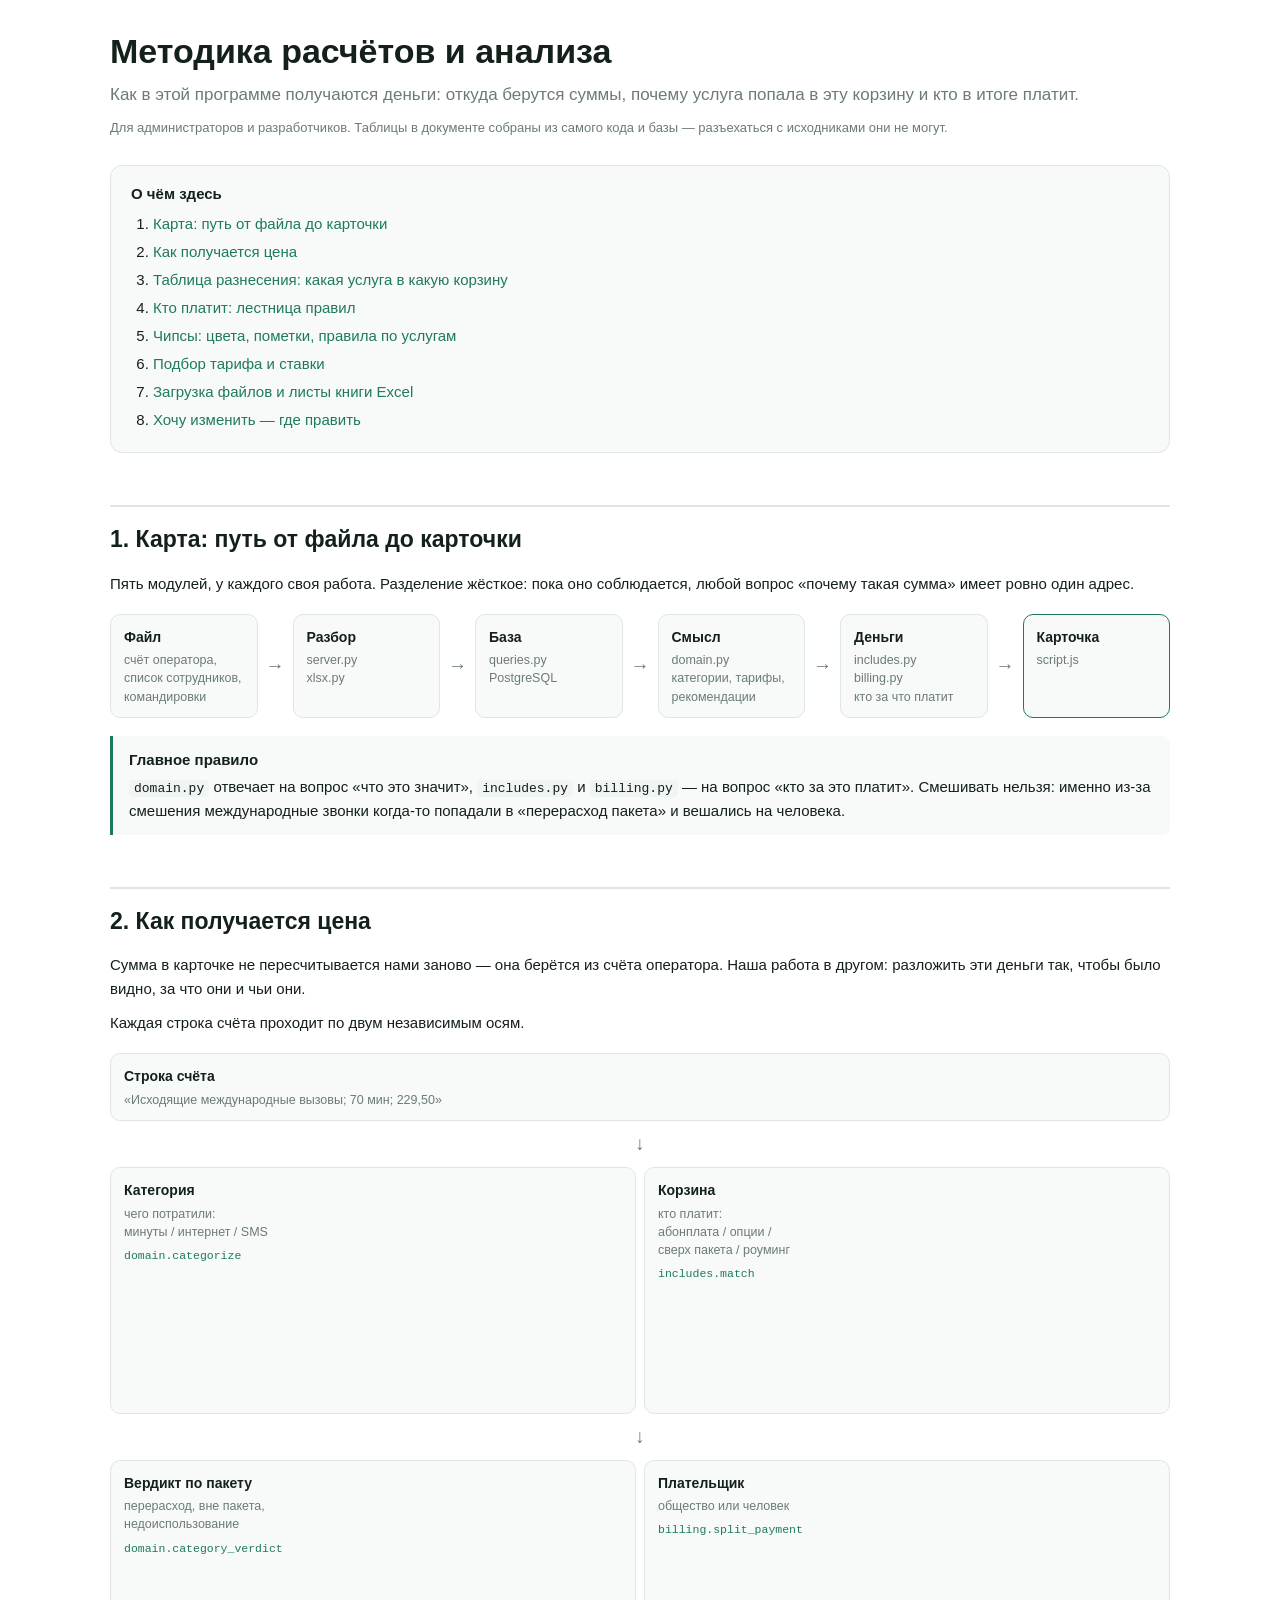
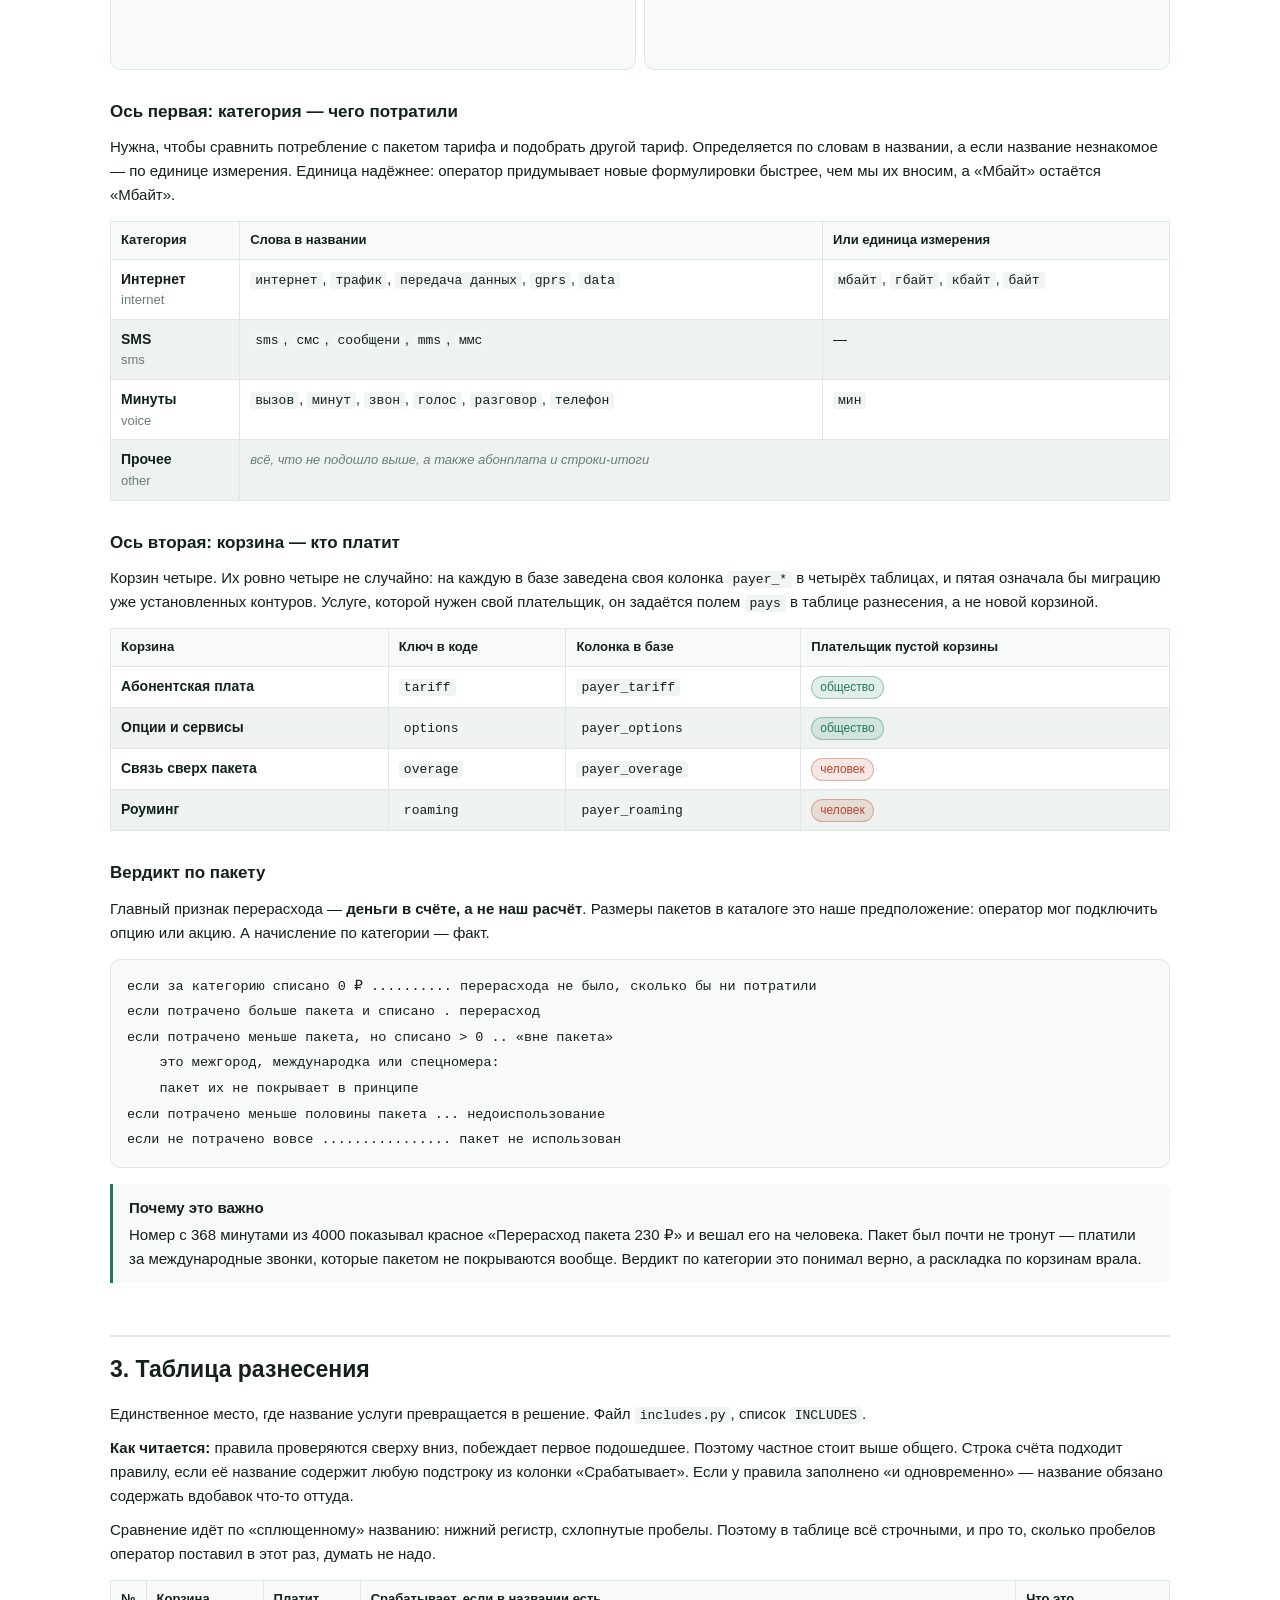
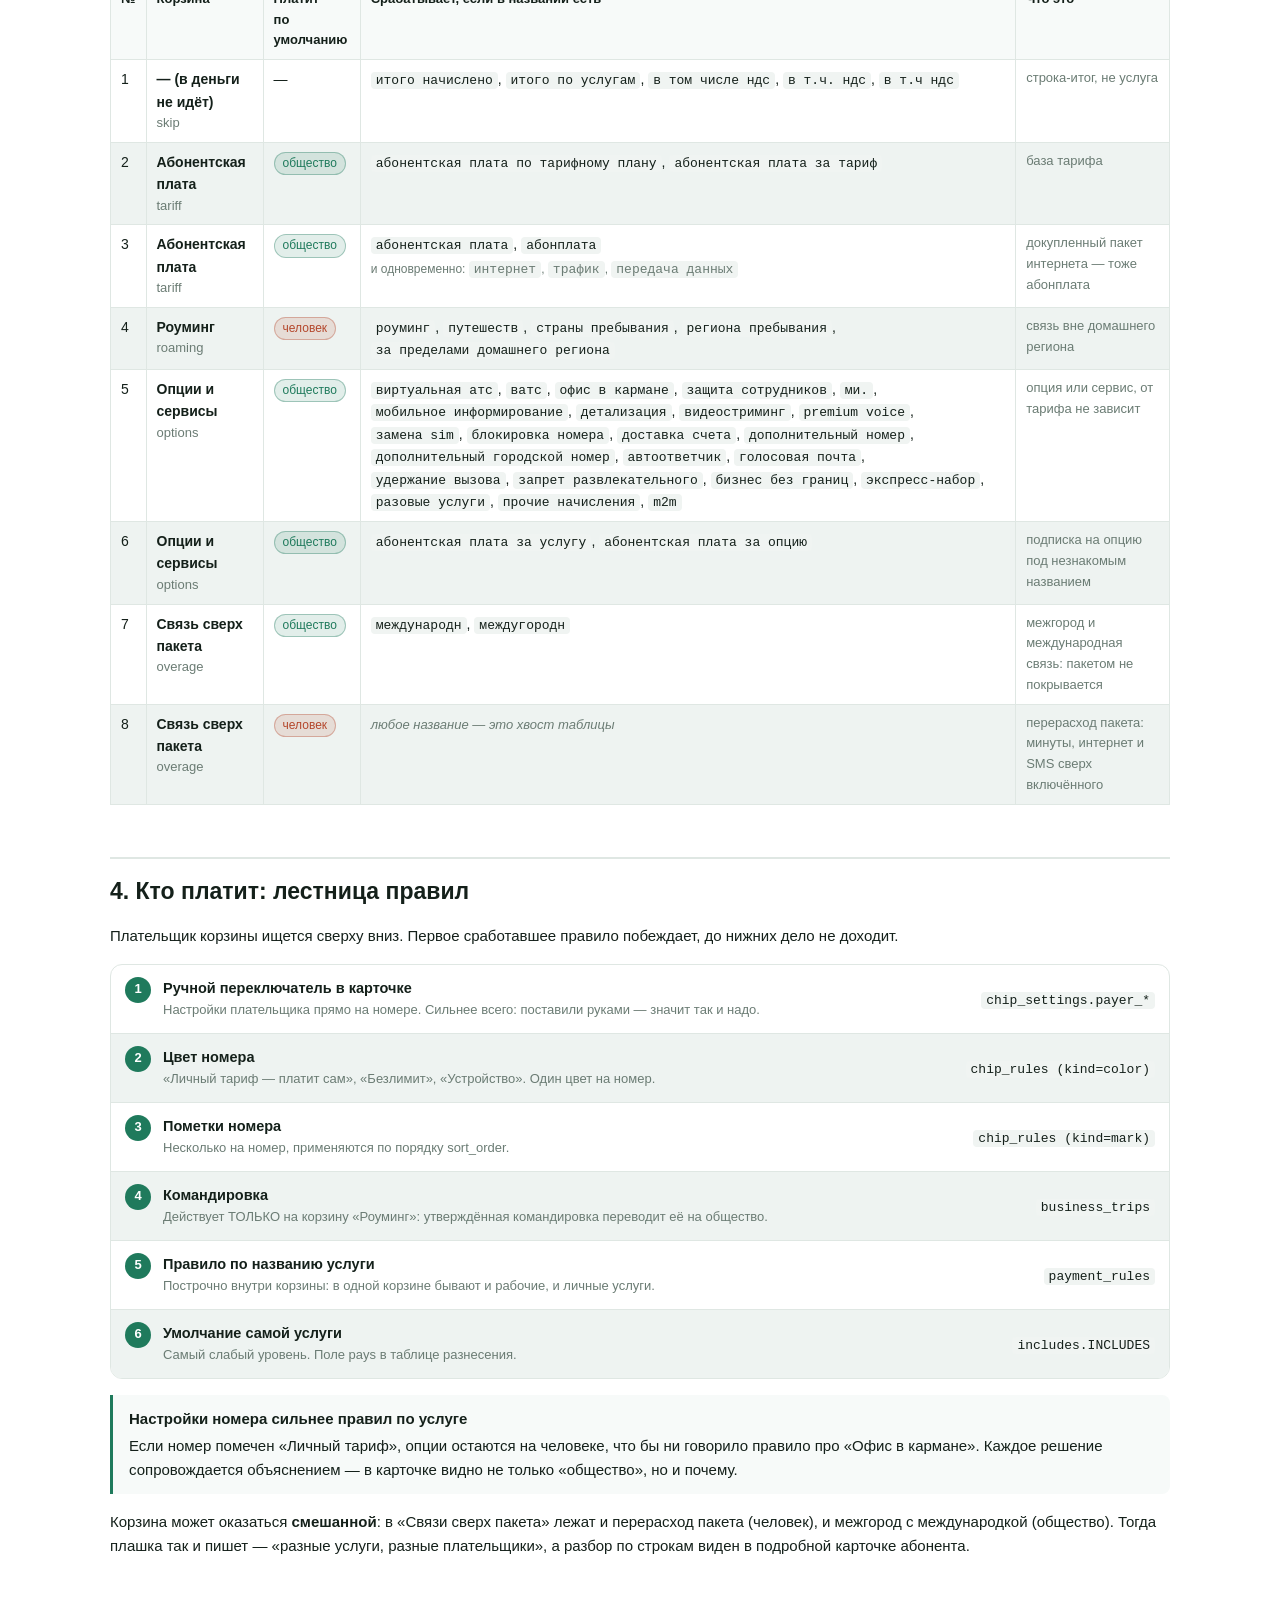
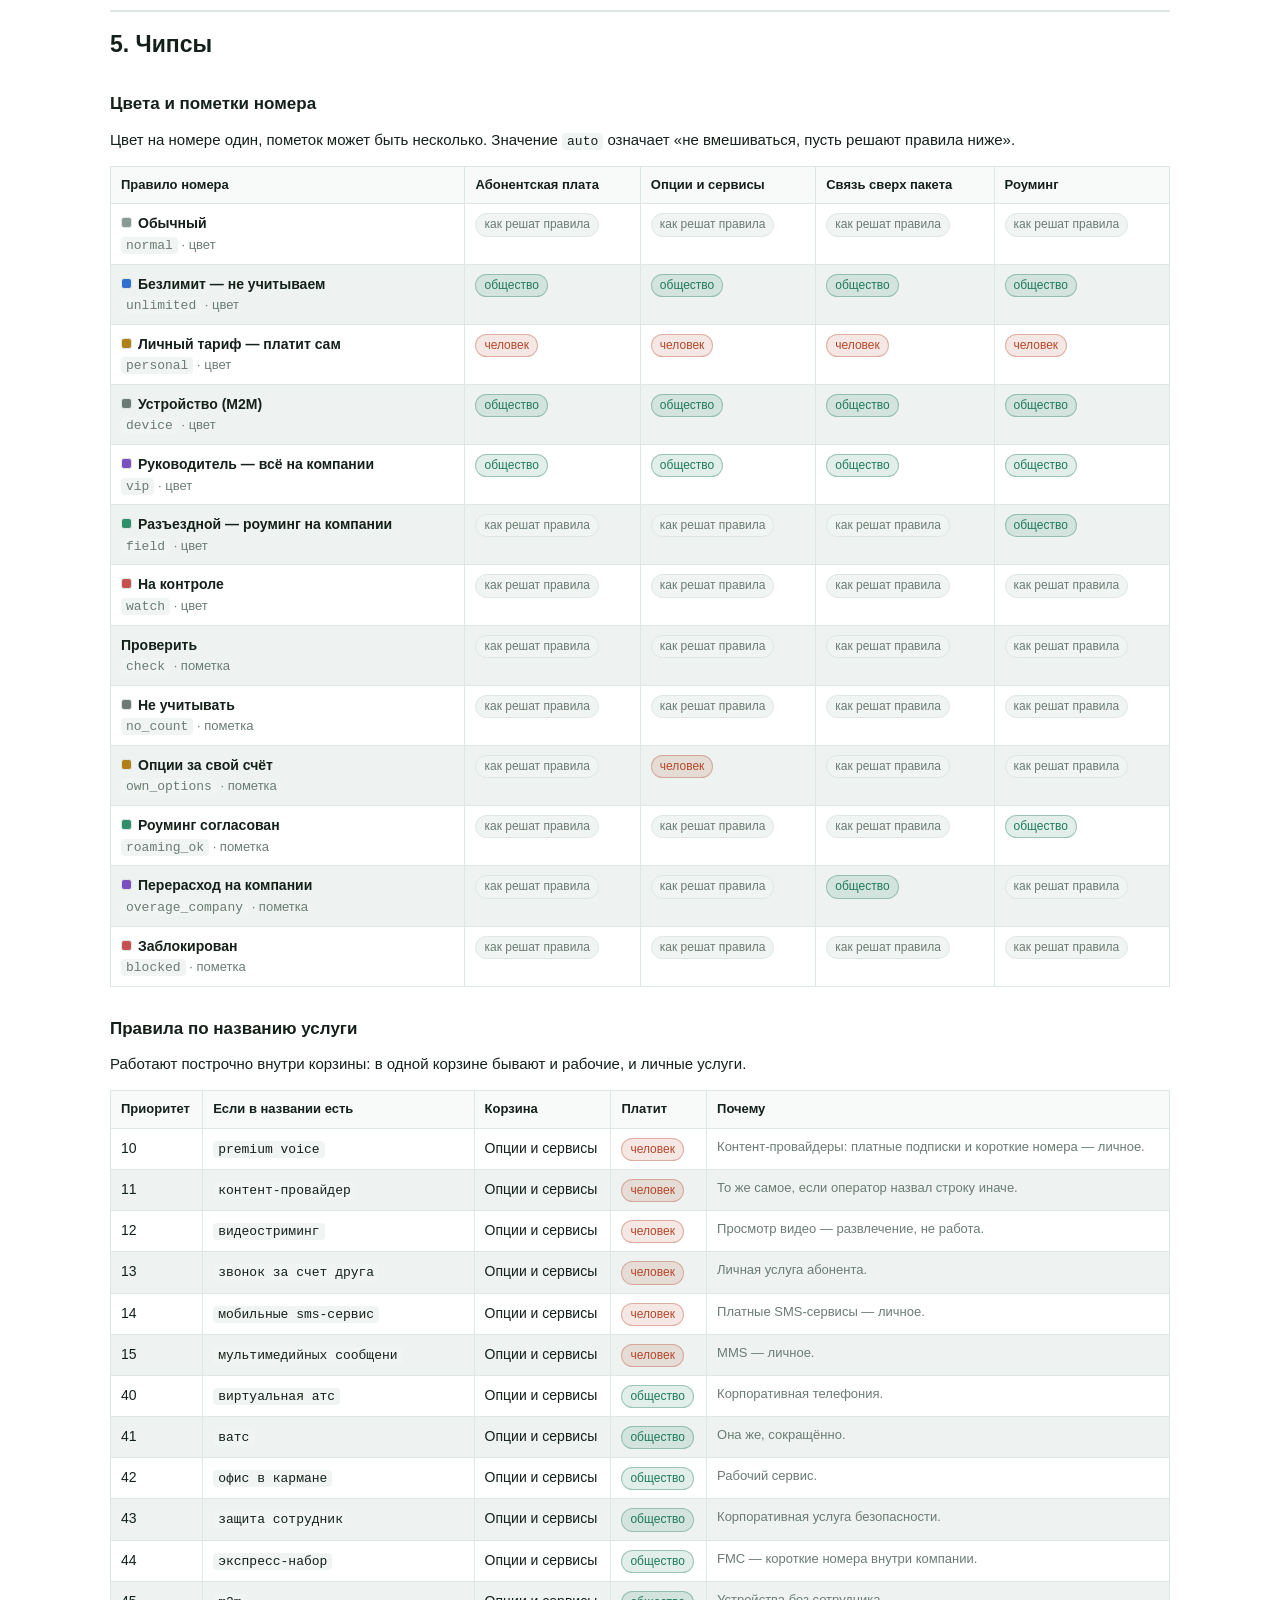
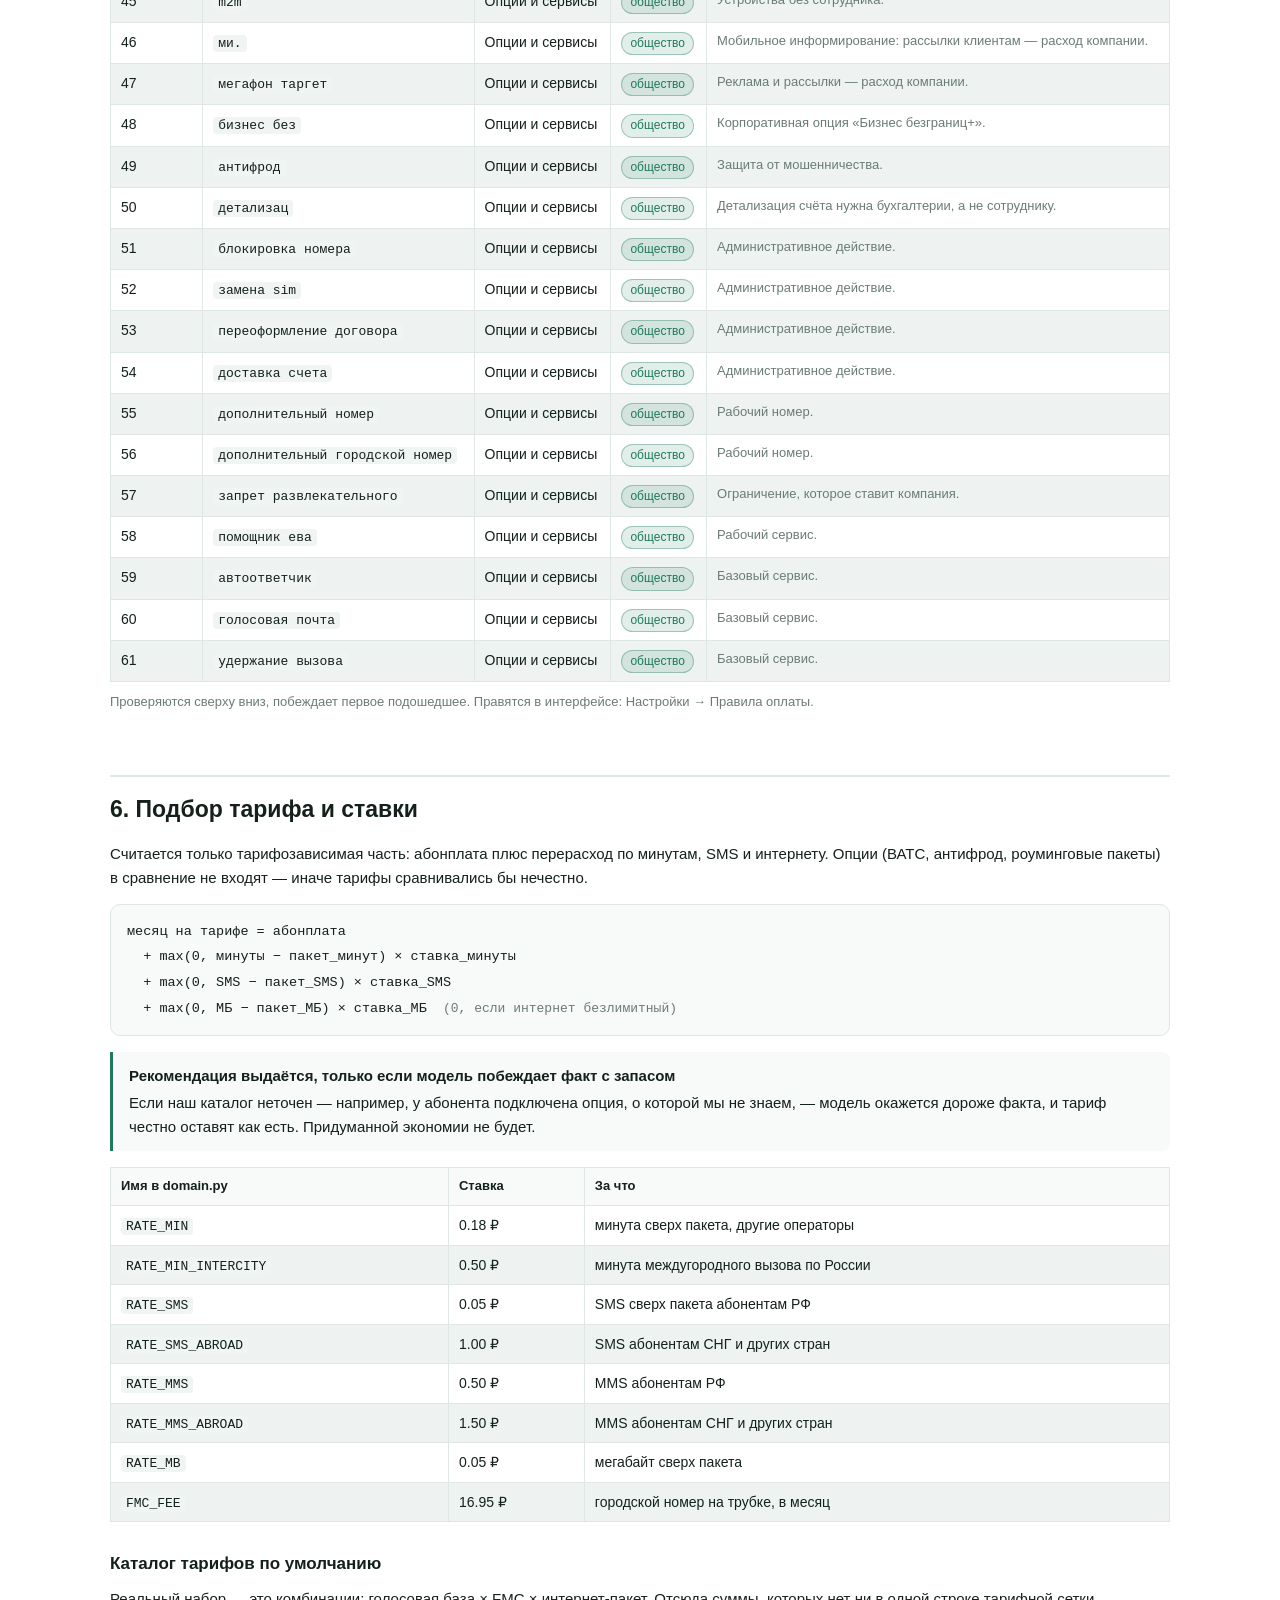
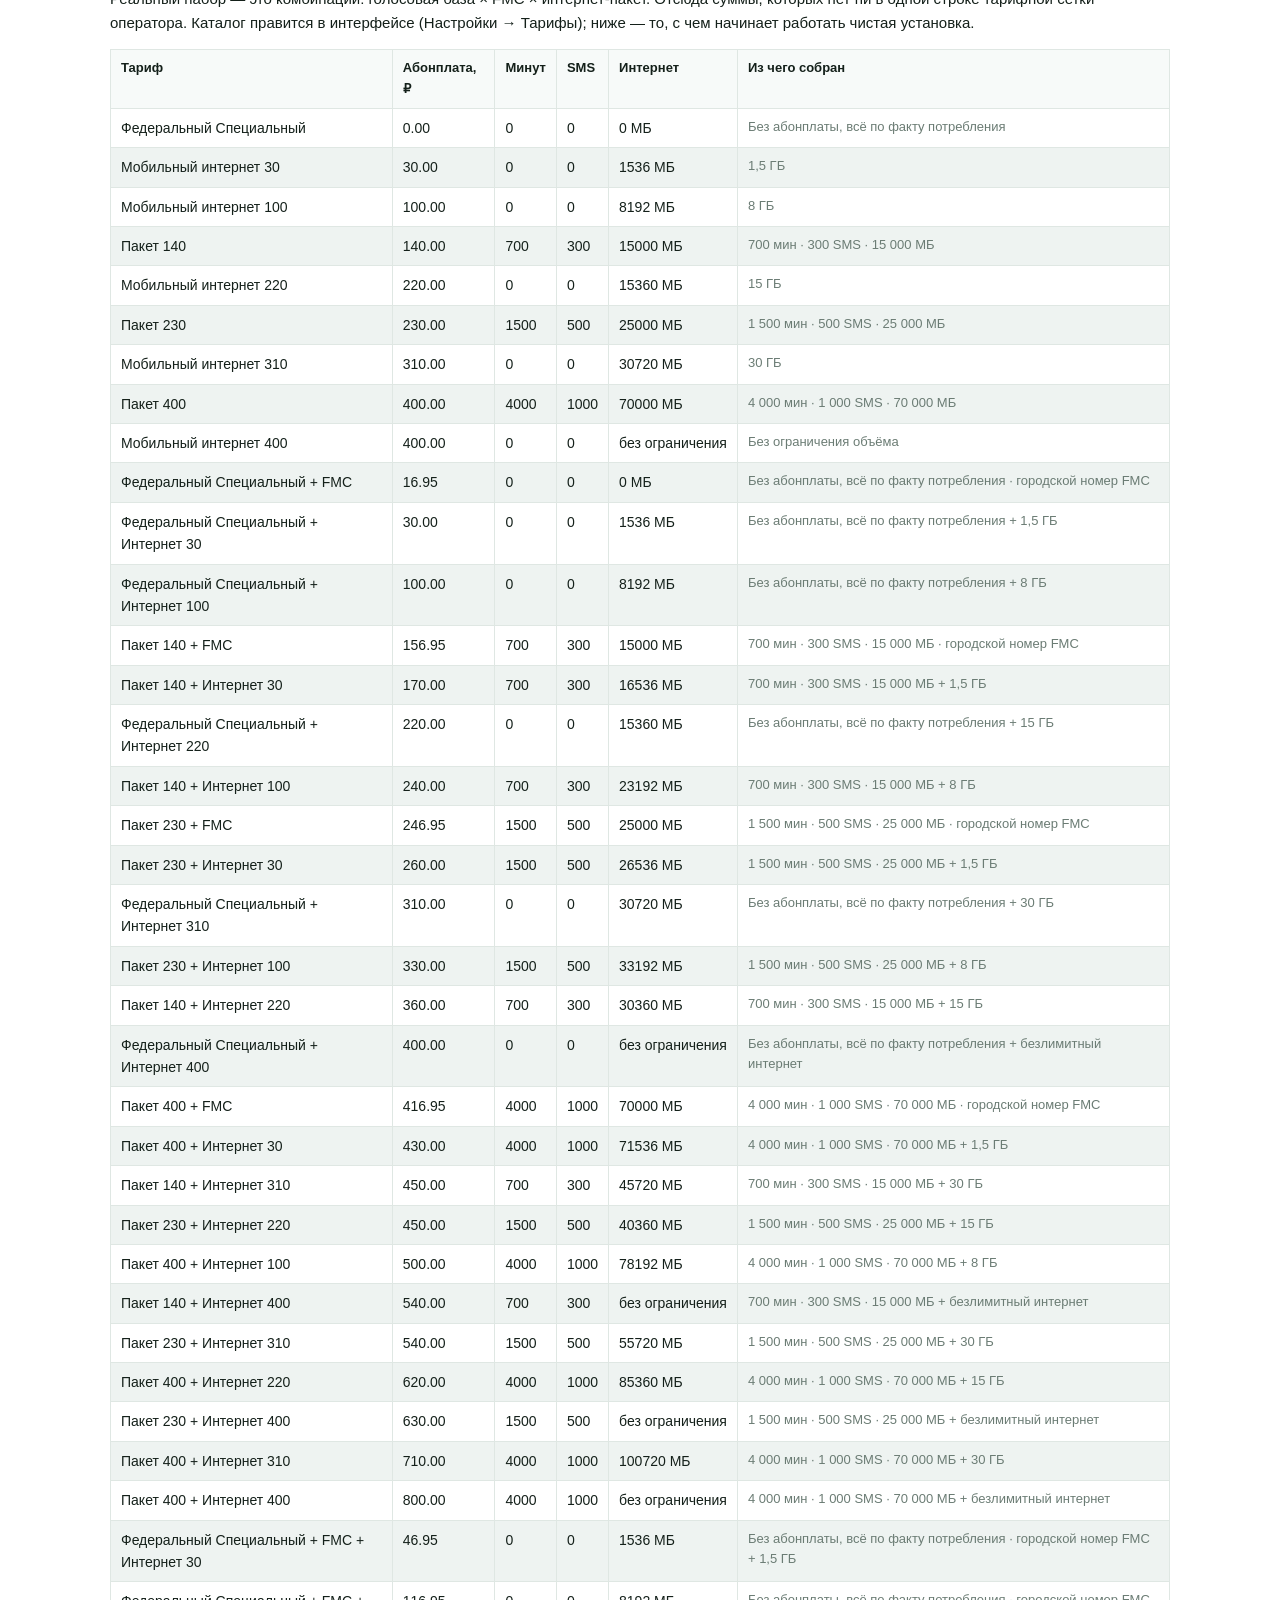
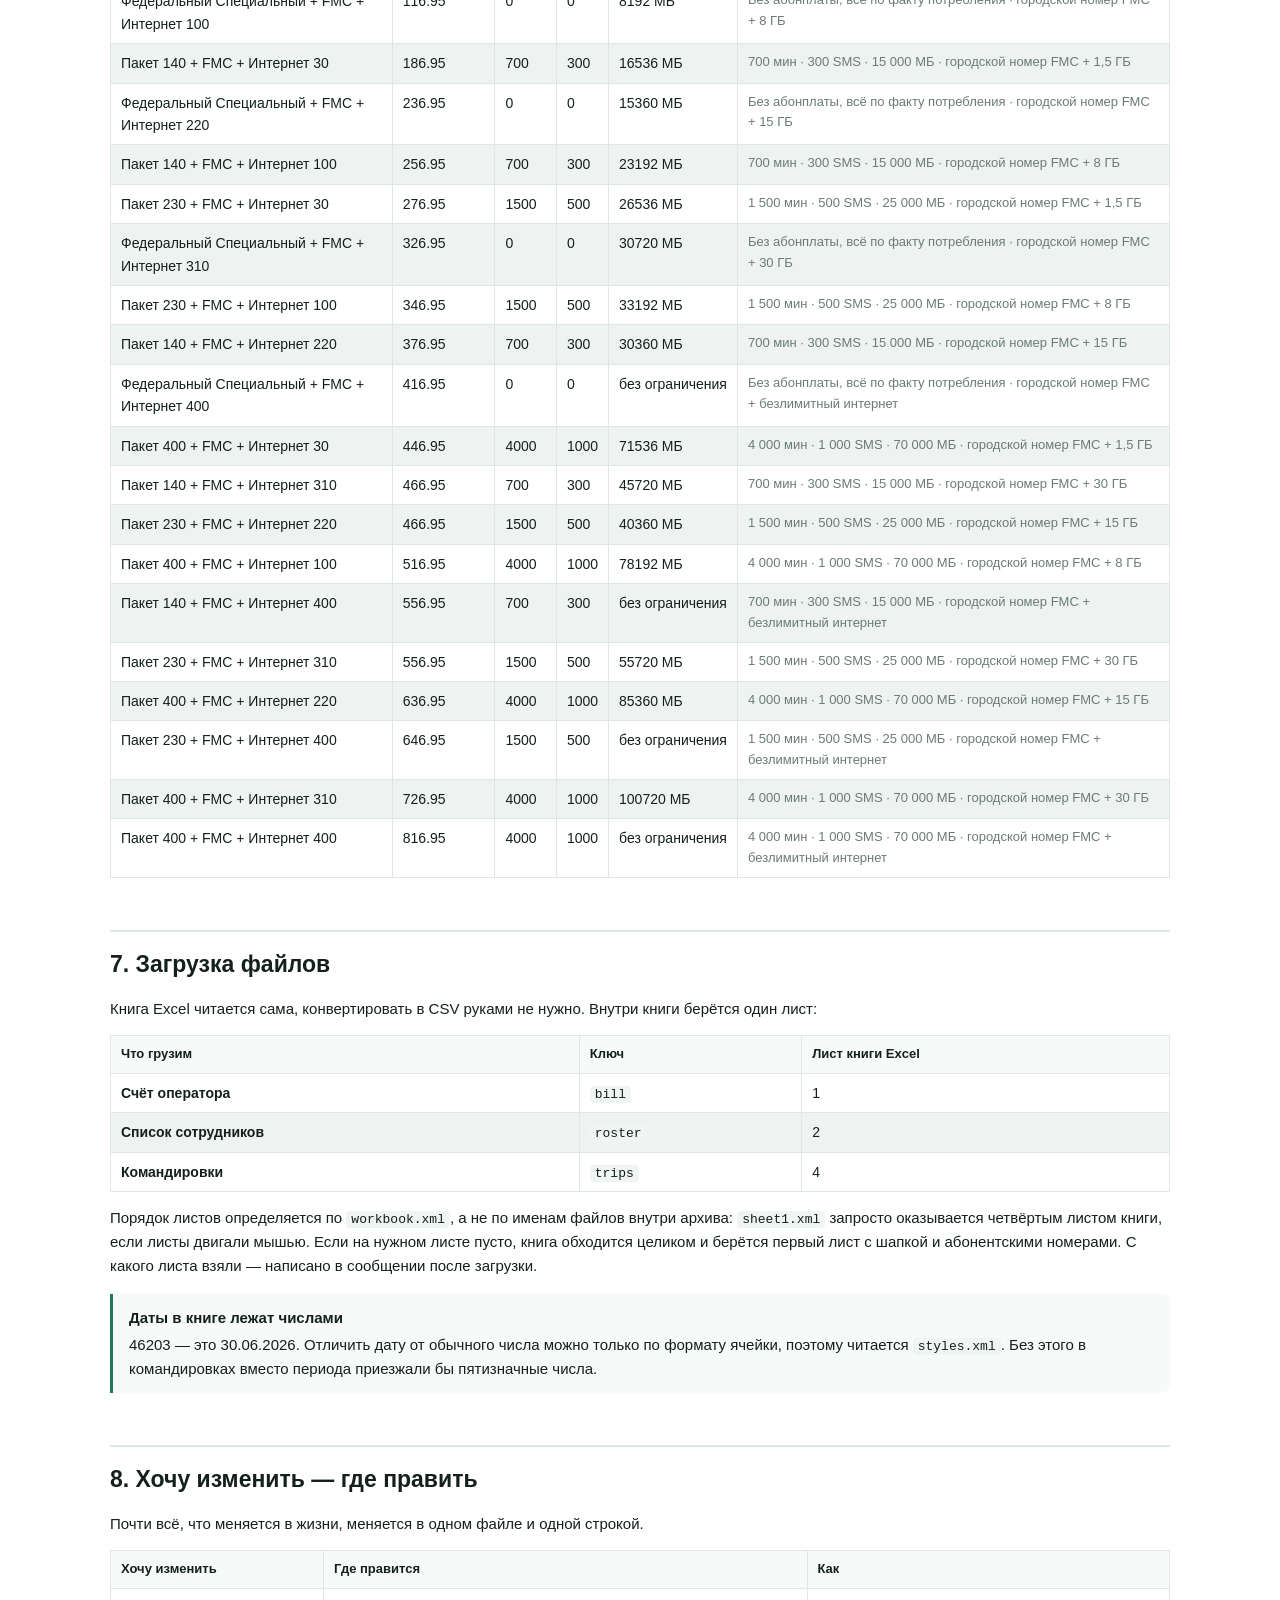
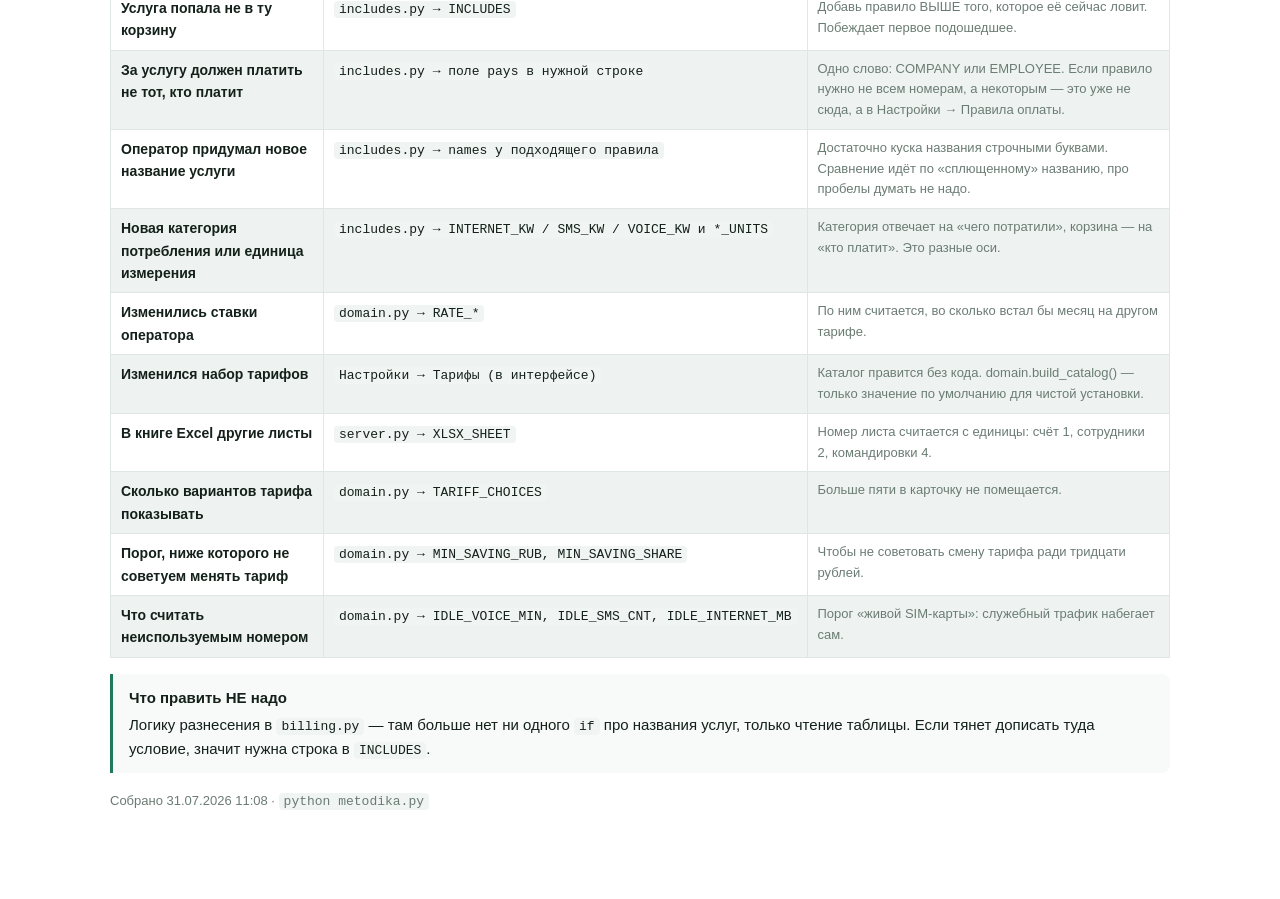
==== metodika.html @ d399ce7a "fix: № СЗ доезжает до экрана, командировки не растягивают страницу Разбор. Колонка «№ СЗ» в выгрузке" ====
<!doctype html>
<html lang="ru"><head>
<meta charset="utf-8">
<meta name="viewport" content="width=device-width, initial-scale=1">
<title>Методика расчётов и анализа</title>
<style>
:root{
  --bg:#ffffff; --fg:#14201a; --muted:#6b7c74; --line:#dfe7e3; --line2:#eef3f1;
  --card:#f7faf9; --accent:#1f7a5c; --ok:#1f7a5c; --warn:#b4472c; --code:#f0f4f2;
}
:root[data-theme="dark"], html[data-theme="dark"]{
  --bg:#111714; --fg:#e6eeea; --muted:#93a49c; --line:#26332d; --line2:#1b241f;
  --card:#161e1a; --accent:#4fd1a5; --ok:#4fd1a5; --warn:#ff9878; --code:#1b241f;
}
@media (prefers-color-scheme: dark){
  :root:not([data-theme="light"]){
    --bg:#111714; --fg:#e6eeea; --muted:#93a49c; --line:#26332d; --line2:#1b241f;
    --card:#161e1a; --accent:#4fd1a5; --ok:#4fd1a5; --warn:#ff9878; --code:#1b241f;
  }
}
*{box-sizing:border-box}
body{margin:0;background:var(--bg);color:var(--fg);
  font:15px/1.6 -apple-system,BlinkMacSystemFont,"Segoe UI",Roboto,Arial,sans-serif;}
.wrap{max-width:1100px;margin:0 auto;padding:32px 20px 80px}
h1{font-size:34px;line-height:1.15;margin:0 0 6px}
h2{font-size:23px;margin:52px 0 14px;padding-top:14px;border-top:2px solid var(--line)}
h3{font-size:17px;margin:28px 0 10px}
p{margin:10px 0}
code{background:var(--code);padding:1px 5px;border-radius:4px;
  font:13px/1.5 ui-monospace,SFMono-Regular,Consolas,monospace;white-space:nowrap}
.lead{font-size:17px;color:var(--muted);margin-bottom:4px}
.stamp{color:var(--muted);font-size:13px;margin-top:18px}
.muted{color:var(--muted);font-size:13px}
em.muted{font-style:italic}

/* ── оглавление ─────────────────────────────────────────────────────────── */
.toc{background:var(--card);border:1px solid var(--line);border-radius:12px;
  padding:16px 20px;margin:26px 0}
.toc ol{margin:6px 0 0;padding-left:22px}
.toc li{margin:4px 0}
.toc a{color:var(--accent);text-decoration:none}
.toc a:hover{text-decoration:underline}

/* ── таблицы ────────────────────────────────────────────────────────────── */
.scroll{overflow-x:auto;-webkit-overflow-scrolling:touch;margin:14px 0}
table.grid{border-collapse:collapse;width:100%;min-width:640px;font-size:14px}
table.grid th,table.grid td{border:1px solid var(--line);padding:8px 10px;
  text-align:left;vertical-align:top}
table.grid th{background:var(--card);font-weight:600;font-size:13px}
table.grid tbody tr:nth-child(even){background:var(--line2)}
td.num,th.num{text-align:right;white-space:nowrap}
td.why{color:var(--muted);font-size:13px}
.also{margin-top:4px;color:var(--muted);font-size:12px}
.swatch{display:inline-block;width:11px;height:11px;border-radius:3px;
  margin-right:6px;border:1px solid var(--line);vertical-align:baseline}

.pill{display:inline-block;padding:1px 8px;border-radius:20px;font-size:12px;
  white-space:nowrap;border:1px solid transparent}
.pill-ok{background:rgba(31,122,92,.13);color:var(--ok);border-color:rgba(31,122,92,.35)}
.pill-warn{background:rgba(180,71,44,.13);color:var(--warn);border-color:rgba(180,71,44,.35)}
.pill-muted{background:var(--code);color:var(--muted);border-color:var(--line)}

/* ── схемы ──────────────────────────────────────────────────────────────── */
.flow{display:flex;align-items:stretch;gap:8px;flex-wrap:wrap;margin:18px 0}
.flow .step{flex:1 1 140px;min-width:130px;background:var(--card);
  border:1px solid var(--line);border-radius:10px;padding:11px 13px}
.flow .step b{display:block;font-size:14px;margin-bottom:3px}
.flow .step span{display:block;color:var(--muted);font-size:12.5px;line-height:1.45}
.flow .step em{display:block;margin-top:6px;font-style:normal;font-size:11.5px;
  color:var(--accent);font-family:ui-monospace,Consolas,monospace}
.flow .step.accent{border-color:var(--accent)}
.flow .arrow{align-self:center;color:var(--muted);font-size:19px;flex:0 0 auto}
.flow-v{flex-direction:column;align-items:stretch}
.flow-v .arrow{align-self:center}
.flow .step.wide{flex:1 1 100%}
.split{display:flex;gap:8px;flex-wrap:wrap}
.split .step{flex:1 1 220px}

.ladder{margin:16px 0;border:1px solid var(--line);border-radius:12px;overflow:hidden}
.rung{display:flex;gap:12px;align-items:flex-start;padding:12px 14px;
  border-bottom:1px solid var(--line)}
.rung:last-child{border-bottom:0}
.rung:nth-child(even){background:var(--line2)}
.rung-n{flex:0 0 26px;height:26px;border-radius:50%;background:var(--accent);
  color:#fff;display:flex;align-items:center;justify-content:center;
  font-size:13px;font-weight:700}
.rung-body{flex:1 1 auto;min-width:200px}
.rung-body b{display:block;font-size:14.5px}
.rung-body span{display:block;color:var(--muted);font-size:13px}
.rung-src{flex:0 0 auto;align-self:center}

.note{background:var(--card);border-left:3px solid var(--accent);
  border-radius:0 8px 8px 0;padding:12px 16px;margin:16px 0}
.note b{display:block;margin-bottom:3px}
.warn-box{background:rgba(180,71,44,.10);border-left:3px solid var(--warn);
  border-radius:0 8px 8px 0;padding:12px 16px;margin:16px 0;font-size:14px}
.formula{background:var(--card);border:1px solid var(--line);border-radius:10px;
  padding:14px 16px;margin:14px 0;font:13.5px/1.9 ui-monospace,Consolas,monospace;
  overflow-x:auto}
</style>
</head><body>
<div class="wrap">
<h1>Методика расчётов и анализа</h1>
<p class="lead">Как в этой программе получаются деньги: откуда берутся суммы,
почему услуга попала в эту корзину и кто в итоге платит.</p>
<p class="muted">Для администраторов и разработчиков. Таблицы в документе
собраны из самого кода и базы — разъехаться с исходниками они не могут.</p>

<div class="toc">
  <b>О чём здесь</b>
  <ol>
    <li><a href="#map">Карта: путь от файла до карточки</a></li>
    <li><a href="#price">Как получается цена</a></li>
    <li><a href="#includes">Таблица разнесения: какая услуга в какую корзину</a></li>
    <li><a href="#who">Кто платит: лестница правил</a></li>
    <li><a href="#chips">Чипсы: цвета, пометки, правила по услугам</a></li>
    <li><a href="#tariffs">Подбор тарифа и ставки</a></li>
    <li><a href="#files">Загрузка файлов и листы книги Excel</a></li>
    <li><a href="#edit">Хочу изменить — где править</a></li>
  </ol>
</div>

<h2 id="map">1. Карта: путь от файла до карточки</h2>
<p>Пять модулей, у каждого своя работа. Разделение жёсткое: пока оно
соблюдается, любой вопрос «почему такая сумма» имеет ровно один адрес.</p>

<div class="flow">
  <div class="step"><b>Файл</b><span>счёт оператора,<br>список сотрудников,<br>командировки</span></div>
  <div class="arrow">→</div>
  <div class="step"><b>Разбор</b><span>server.py<br>xlsx.py</span></div>
  <div class="arrow">→</div>
  <div class="step"><b>База</b><span>queries.py<br>PostgreSQL</span></div>
  <div class="arrow">→</div>
  <div class="step"><b>Смысл</b><span>domain.py<br>категории, тарифы,<br>рекомендации</span></div>
  <div class="arrow">→</div>
  <div class="step"><b>Деньги</b><span>includes.py<br>billing.py<br>кто за что платит</span></div>
  <div class="arrow">→</div>
  <div class="step accent"><b>Карточка</b><span>script.js</span></div>
</div>
<div class="note">
  <b>Главное правило</b>
  <code>domain.py</code> отвечает на вопрос «что это значит»,
  <code>includes.py</code> и <code>billing.py</code> — на вопрос «кто за это платит».
  Смешивать нельзя: именно из-за смешения международные звонки когда-то
  попадали в «перерасход пакета» и вешались на человека.
</div>

<h2 id="price">2. Как получается цена</h2>
<p>Сумма в карточке не пересчитывается нами заново — она берётся из счёта
оператора. Наша работа в другом: разложить эти деньги так, чтобы было видно,
за что они и чьи они.</p>
<p>Каждая строка счёта проходит по двум независимым осям.</p>

<div class="flow flow-v">
  <div class="step wide"><b>Строка счёта</b>
    <span>«Исходящие международные вызовы; 70 мин; 229,50»</span></div>
  <div class="arrow">↓</div>
  <div class="split">
    <div class="step"><b>Категория</b>
      <span>чего потратили:<br>минуты / интернет / SMS</span>
      <em>domain.categorize</em></div>
    <div class="step"><b>Корзина</b>
      <span>кто платит:<br>абонплата / опции /<br>сверх пакета / роуминг</span>
      <em>includes.match</em></div>
  </div>
  <div class="arrow">↓</div>
  <div class="split">
    <div class="step"><b>Вердикт по пакету</b>
      <span>перерасход, вне пакета,<br>недоиспользование</span>
      <em>domain.category_verdict</em></div>
    <div class="step"><b>Плательщик</b>
      <span>общество или человек</span>
      <em>billing.split_payment</em></div>
  </div>
</div>

<h3>Ось первая: категория — чего потратили</h3>
<p>Нужна, чтобы сравнить потребление с пакетом тарифа и подобрать другой
тариф. Определяется по словам в названии, а если название незнакомое — по
единице измерения. Единица надёжнее: оператор придумывает новые формулировки
быстрее, чем мы их вносим, а «Мбайт» остаётся «Мбайт».</p>
<div class="scroll">
    <table class="grid">
      <thead><tr><th>Категория</th><th>Слова в названии</th>
        <th>Или единица измерения</th></tr></thead>
      <tbody><tr><td><b>Интернет</b><div class="muted">internet</div></td><td><code>интернет</code>, <code>трафик</code>, <code>передача данных</code>, <code>gprs</code>, <code>data</code></td><td><code>мбайт</code>, <code>гбайт</code>, <code>кбайт</code>, <code>байт</code></td></tr><tr><td><b>SMS</b><div class="muted">sms</div></td><td><code>sms</code>, <code>смс</code>, <code>сообщени</code>, <code>mms</code>, <code>ммс</code></td><td>—</td></tr><tr><td><b>Минуты</b><div class="muted">voice</div></td><td><code>вызов</code>, <code>минут</code>, <code>звон</code>, <code>голос</code>, <code>разговор</code>, <code>телефон</code></td><td><code>мин</code></td></tr><tr><td><b>Прочее</b><div class="muted">other</div></td><td colspan="2"><em class="muted">всё, что не подошло выше, а также абонплата и строки-итоги</em></td></tr></tbody>
    </table></div>

<h3>Ось вторая: корзина — кто платит</h3>
<p>Корзин четыре. Их ровно четыре не случайно: на каждую в базе заведена своя
колонка <code>payer_*</code> в четырёх таблицах, и пятая означала бы миграцию
уже установленных контуров. Услуге, которой нужен свой плательщик, он
задаётся полем <code>pays</code> в таблице разнесения, а не новой корзиной.</p>
<div class="scroll">
    <table class="grid">
      <thead><tr><th>Корзина</th><th>Ключ в коде</th>
        <th>Колонка в базе</th><th>Плательщик пустой корзины</th></tr></thead>
      <tbody><tr><td><b>Абонентская плата</b></td><td><code>tariff</code></td><td><code>payer_tariff</code></td><td><span class="pill pill-ok">общество</span></td></tr><tr><td><b>Опции и сервисы</b></td><td><code>options</code></td><td><code>payer_options</code></td><td><span class="pill pill-ok">общество</span></td></tr><tr><td><b>Связь сверх пакета</b></td><td><code>overage</code></td><td><code>payer_overage</code></td><td><span class="pill pill-warn">человек</span></td></tr><tr><td><b>Роуминг</b></td><td><code>roaming</code></td><td><code>payer_roaming</code></td><td><span class="pill pill-warn">человек</span></td></tr></tbody>
    </table></div>

<h3>Вердикт по пакету</h3>
<p>Главный признак перерасхода — <b>деньги в счёте, а не наш расчёт</b>.
Размеры пакетов в каталоге это наше предположение: оператор мог подключить
опцию или акцию. А начисление по категории — факт.</p>
<div class="formula">
если за категорию списано 0 ₽ .......... перерасхода не было, сколько бы ни потратили<br>
если потрачено больше пакета и списано . перерасход<br>
если потрачено меньше пакета, но списано &gt; 0 .. «вне пакета»<br>
&nbsp;&nbsp;&nbsp;&nbsp;это межгород, международка или спецномера:<br>
&nbsp;&nbsp;&nbsp;&nbsp;пакет их не покрывает в принципе<br>
если потрачено меньше половины пакета ... недоиспользование<br>
если не потрачено вовсе ................ пакет не использован
</div>
<div class="note">
  <b>Почему это важно</b>
  Номер с 368 минутами из 4000 показывал красное «Перерасход пакета 230 ₽»
  и вешал его на человека. Пакет был почти не тронут — платили за
  международные звонки, которые пакетом не покрываются вообще. Вердикт по
  категории это понимал верно, а раскладка по корзинам врала.
</div>

<h2 id="includes">3. Таблица разнесения</h2>
<p>Единственное место, где название услуги превращается в решение.
Файл <code>includes.py</code>, список <code>INCLUDES</code>.</p>
<p><b>Как читается:</b> правила проверяются сверху вниз, побеждает первое
подошедшее. Поэтому частное стоит выше общего. Строка счёта подходит правилу,
если её название содержит любую подстроку из колонки «Срабатывает».
Если у правила заполнено «и одновременно» — название обязано содержать
вдобавок что-то оттуда.</p>
<p>Сравнение идёт по «сплющенному» названию: нижний регистр, схлопнутые
пробелы. Поэтому в таблице всё строчными, и про то, сколько пробелов оператор
поставил в этот раз, думать не надо.</p>
<div class="scroll">
    <table class="grid">
      <thead><tr>
        <th>№</th><th>Корзина</th><th>Платит<br>по умолчанию</th>
        <th>Срабатывает, если в названии есть</th><th>Что это</th>
      </tr></thead>
      <tbody><tr><td class="num">1</td><td><b>— (в деньги не идёт)</b><div class="muted">skip</div></td><td>—</td><td><code>итого начислено</code>, <code>итого по услугам</code>, <code>в том числе ндс</code>, <code>в т.ч. ндс</code>, <code>в т.ч ндс</code></td><td class="why">строка-итог, не услуга</td></tr><tr><td class="num">2</td><td><b>Абонентская плата</b><div class="muted">tariff</div></td><td><span class="pill pill-ok">общество</span></td><td><code>абонентская плата по тарифному плану</code>, <code>абонентская плата за тариф</code></td><td class="why">база тарифа</td></tr><tr><td class="num">3</td><td><b>Абонентская плата</b><div class="muted">tariff</div></td><td><span class="pill pill-ok">общество</span></td><td><code>абонентская плата</code>, <code>абонплата</code><div class="also">и одновременно: <code>интернет</code>, <code>трафик</code>, <code>передача данных</code></div></td><td class="why">докупленный пакет интернета — тоже абонплата</td></tr><tr><td class="num">4</td><td><b>Роуминг</b><div class="muted">roaming</div></td><td><span class="pill pill-warn">человек</span></td><td><code>роуминг</code>, <code>путешеств</code>, <code>страны пребывания</code>, <code>региона пребывания</code>, <code>за пределами домашнего региона</code></td><td class="why">связь вне домашнего региона</td></tr><tr><td class="num">5</td><td><b>Опции и сервисы</b><div class="muted">options</div></td><td><span class="pill pill-ok">общество</span></td><td><code>виртуальная атс</code>, <code>ватс</code>, <code>офис в кармане</code>, <code>защита сотрудников</code>, <code>ми.</code>, <code>мобильное информирование</code>, <code>детализация</code>, <code>видеостриминг</code>, <code>premium voice</code>, <code>замена sim</code>, <code>блокировка номера</code>, <code>доставка счета</code>, <code>дополнительный номер</code>, <code>дополнительный городской номер</code>, <code>автоответчик</code>, <code>голосовая почта</code>, <code>удержание вызова</code>, <code>запрет развлекательного</code>, <code>бизнес без границ</code>, <code>экспресс-набор</code>, <code>разовые услуги</code>, <code>прочие начисления</code>, <code>m2m</code></td><td class="why">опция или сервис, от тарифа не зависит</td></tr><tr><td class="num">6</td><td><b>Опции и сервисы</b><div class="muted">options</div></td><td><span class="pill pill-ok">общество</span></td><td><code>абонентская плата за услугу</code>, <code>абонентская плата за опцию</code></td><td class="why">подписка на опцию под незнакомым названием</td></tr><tr><td class="num">7</td><td><b>Связь сверх пакета</b><div class="muted">overage</div></td><td><span class="pill pill-ok">общество</span></td><td><code>международн</code>, <code>междугородн</code></td><td class="why">межгород и международная связь: пакетом не покрывается</td></tr><tr><td class="num">8</td><td><b>Связь сверх пакета</b><div class="muted">overage</div></td><td><span class="pill pill-warn">человек</span></td><td><em class="muted">любое название — это хвост таблицы</em></td><td class="why">перерасход пакета: минуты, интернет и SMS сверх включённого</td></tr></tbody>
    </table></div>

<h2 id="who">4. Кто платит: лестница правил</h2>
<p>Плательщик корзины ищется сверху вниз. Первое сработавшее правило
побеждает, до нижних дело не доходит.</p>
<div class="ladder"><div class="rung"><div class="rung-n">1</div><div class="rung-body"><b>Ручной переключатель в карточке</b><span>Настройки плательщика прямо на номере. Сильнее всего: поставили руками — значит так и надо.</span></div><div class="rung-src"><code>chip_settings.payer_*</code></div></div><div class="rung"><div class="rung-n">2</div><div class="rung-body"><b>Цвет номера</b><span>«Личный тариф — платит сам», «Безлимит», «Устройство». Один цвет на номер.</span></div><div class="rung-src"><code>chip_rules (kind=color)</code></div></div><div class="rung"><div class="rung-n">3</div><div class="rung-body"><b>Пометки номера</b><span>Несколько на номер, применяются по порядку sort_order.</span></div><div class="rung-src"><code>chip_rules (kind=mark)</code></div></div><div class="rung"><div class="rung-n">4</div><div class="rung-body"><b>Командировка</b><span>Действует ТОЛЬКО на корзину «Роуминг»: утверждённая командировка переводит её на общество.</span></div><div class="rung-src"><code>business_trips</code></div></div><div class="rung"><div class="rung-n">5</div><div class="rung-body"><b>Правило по названию услуги</b><span>Построчно внутри корзины: в одной корзине бывают и рабочие, и личные услуги.</span></div><div class="rung-src"><code>payment_rules</code></div></div><div class="rung"><div class="rung-n">6</div><div class="rung-body"><b>Умолчание самой услуги</b><span>Самый слабый уровень. Поле pays в таблице разнесения.</span></div><div class="rung-src"><code>includes.INCLUDES</code></div></div></div>
<div class="note">
  <b>Настройки номера сильнее правил по услуге</b>
  Если номер помечен «Личный тариф», опции остаются на человеке, что бы ни
  говорило правило про «Офис в кармане». Каждое решение сопровождается
  объяснением — в карточке видно не только «общество», но и почему.
</div>
<p>Корзина может оказаться <b>смешанной</b>: в «Связи сверх пакета» лежат и
перерасход пакета (человек), и межгород с международкой (общество). Тогда
плашка так и пишет — «разные услуги, разные плательщики», а разбор по строкам
виден в подробной карточке абонента.</p>

<h2 id="chips">5. Чипсы</h2>
<h3>Цвета и пометки номера</h3>
<p>Цвет на номере один, пометок может быть несколько. Значение
<code>auto</code> означает «не вмешиваться, пусть решают правила ниже».</p>
<div class="scroll">
    <table class="grid">
      <thead><tr><th>Правило номера</th><th>Абонентская плата</th><th>Опции и сервисы</th><th>Связь сверх пакета</th><th>Роуминг</th></tr></thead>
      <tbody><tr><td><span class="swatch" style="background:#8a9a94"></span><b>Обычный</b><div class="muted"><code>normal</code> · цвет</div></td><td><span class="pill pill-muted">как решат правила</span></td><td><span class="pill pill-muted">как решат правила</span></td><td><span class="pill pill-muted">как решат правила</span></td><td><span class="pill pill-muted">как решат правила</span></td></tr><tr><td><span class="swatch" style="background:#2f6fd0"></span><b>Безлимит — не учитываем</b><div class="muted"><code>unlimited</code> · цвет</div></td><td><span class="pill pill-ok">общество</span></td><td><span class="pill pill-ok">общество</span></td><td><span class="pill pill-ok">общество</span></td><td><span class="pill pill-ok">общество</span></td></tr><tr><td><span class="swatch" style="background:#b07f16"></span><b>Личный тариф — платит сам</b><div class="muted"><code>personal</code> · цвет</div></td><td><span class="pill pill-warn">человек</span></td><td><span class="pill pill-warn">человек</span></td><td><span class="pill pill-warn">человек</span></td><td><span class="pill pill-warn">человек</span></td></tr><tr><td><span class="swatch" style="background:#6b7a74"></span><b>Устройство (M2M)</b><div class="muted"><code>device</code> · цвет</div></td><td><span class="pill pill-ok">общество</span></td><td><span class="pill pill-ok">общество</span></td><td><span class="pill pill-ok">общество</span></td><td><span class="pill pill-ok">общество</span></td></tr><tr><td><span class="swatch" style="background:#7b4fbf"></span><b>Руководитель — всё на компании</b><div class="muted"><code>vip</code> · цвет</div></td><td><span class="pill pill-ok">общество</span></td><td><span class="pill pill-ok">общество</span></td><td><span class="pill pill-ok">общество</span></td><td><span class="pill pill-ok">общество</span></td></tr><tr><td><span class="swatch" style="background:#2f8f6b"></span><b>Разъездной — роуминг на компании</b><div class="muted"><code>field</code> · цвет</div></td><td><span class="pill pill-muted">как решат правила</span></td><td><span class="pill pill-muted">как решат правила</span></td><td><span class="pill pill-muted">как решат правила</span></td><td><span class="pill pill-ok">общество</span></td></tr><tr><td><span class="swatch" style="background:#c6504f"></span><b>На контроле</b><div class="muted"><code>watch</code> · цвет</div></td><td><span class="pill pill-muted">как решат правила</span></td><td><span class="pill pill-muted">как решат правила</span></td><td><span class="pill pill-muted">как решат правила</span></td><td><span class="pill pill-muted">как решат правила</span></td></tr><tr><td><b>Проверить</b><div class="muted"><code>check</code> · пометка</div></td><td><span class="pill pill-muted">как решат правила</span></td><td><span class="pill pill-muted">как решат правила</span></td><td><span class="pill pill-muted">как решат правила</span></td><td><span class="pill pill-muted">как решат правила</span></td></tr><tr><td><span class="swatch" style="background:#6b7a74"></span><b>Не учитывать</b><div class="muted"><code>no_count</code> · пометка</div></td><td><span class="pill pill-muted">как решат правила</span></td><td><span class="pill pill-muted">как решат правила</span></td><td><span class="pill pill-muted">как решат правила</span></td><td><span class="pill pill-muted">как решат правила</span></td></tr><tr><td><span class="swatch" style="background:#b07f16"></span><b>Опции за свой счёт</b><div class="muted"><code>own_options</code> · пометка</div></td><td><span class="pill pill-muted">как решат правила</span></td><td><span class="pill pill-warn">человек</span></td><td><span class="pill pill-muted">как решат правила</span></td><td><span class="pill pill-muted">как решат правила</span></td></tr><tr><td><span class="swatch" style="background:#2f8f6b"></span><b>Роуминг согласован</b><div class="muted"><code>roaming_ok</code> · пометка</div></td><td><span class="pill pill-muted">как решат правила</span></td><td><span class="pill pill-muted">как решат правила</span></td><td><span class="pill pill-muted">как решат правила</span></td><td><span class="pill pill-ok">общество</span></td></tr><tr><td><span class="swatch" style="background:#7b4fbf"></span><b>Перерасход на компании</b><div class="muted"><code>overage_company</code> · пометка</div></td><td><span class="pill pill-muted">как решат правила</span></td><td><span class="pill pill-muted">как решат правила</span></td><td><span class="pill pill-ok">общество</span></td><td><span class="pill pill-muted">как решат правила</span></td></tr><tr><td><span class="swatch" style="background:#c6504f"></span><b>Заблокирован</b><div class="muted"><code>blocked</code> · пометка</div></td><td><span class="pill pill-muted">как решат правила</span></td><td><span class="pill pill-muted">как решат правила</span></td><td><span class="pill pill-muted">как решат правила</span></td><td><span class="pill pill-muted">как решат правила</span></td></tr></tbody>
    </table></div>
<h3>Правила по названию услуги</h3>
<p>Работают построчно внутри корзины: в одной корзине бывают и рабочие, и
личные услуги.</p>
<div class="scroll">
    <table class="grid">
      <thead><tr><th>Приоритет</th><th>Если в названии есть</th>
        <th>Корзина</th><th>Платит</th><th>Почему</th></tr></thead>
      <tbody><tr><td class="num">10</td><td><code>premium voice</code></td><td>Опции и сервисы</td><td><span class="pill pill-warn">человек</span></td><td class="why">Контент-провайдеры: платные подписки и короткие номера — личное.</td></tr><tr><td class="num">11</td><td><code>контент-провайдер</code></td><td>Опции и сервисы</td><td><span class="pill pill-warn">человек</span></td><td class="why">То же самое, если оператор назвал строку иначе.</td></tr><tr><td class="num">12</td><td><code>видеостриминг</code></td><td>Опции и сервисы</td><td><span class="pill pill-warn">человек</span></td><td class="why">Просмотр видео — развлечение, не работа.</td></tr><tr><td class="num">13</td><td><code>звонок за счет друга</code></td><td>Опции и сервисы</td><td><span class="pill pill-warn">человек</span></td><td class="why">Личная услуга абонента.</td></tr><tr><td class="num">14</td><td><code>мобильные sms-сервис</code></td><td>Опции и сервисы</td><td><span class="pill pill-warn">человек</span></td><td class="why">Платные SMS-сервисы — личное.</td></tr><tr><td class="num">15</td><td><code>мультимедийных сообщени</code></td><td>Опции и сервисы</td><td><span class="pill pill-warn">человек</span></td><td class="why">MMS — личное.</td></tr><tr><td class="num">40</td><td><code>виртуальная атс</code></td><td>Опции и сервисы</td><td><span class="pill pill-ok">общество</span></td><td class="why">Корпоративная телефония.</td></tr><tr><td class="num">41</td><td><code>ватс</code></td><td>Опции и сервисы</td><td><span class="pill pill-ok">общество</span></td><td class="why">Она же, сокращённо.</td></tr><tr><td class="num">42</td><td><code>офис в кармане</code></td><td>Опции и сервисы</td><td><span class="pill pill-ok">общество</span></td><td class="why">Рабочий сервис.</td></tr><tr><td class="num">43</td><td><code>защита сотрудник</code></td><td>Опции и сервисы</td><td><span class="pill pill-ok">общество</span></td><td class="why">Корпоративная услуга безопасности.</td></tr><tr><td class="num">44</td><td><code>экспресс-набор</code></td><td>Опции и сервисы</td><td><span class="pill pill-ok">общество</span></td><td class="why">FMC — короткие номера внутри компании.</td></tr><tr><td class="num">45</td><td><code>m2m</code></td><td>Опции и сервисы</td><td><span class="pill pill-ok">общество</span></td><td class="why">Устройства без сотрудника.</td></tr><tr><td class="num">46</td><td><code>ми.</code></td><td>Опции и сервисы</td><td><span class="pill pill-ok">общество</span></td><td class="why">Мобильное информирование: рассылки клиентам — расход компании.</td></tr><tr><td class="num">47</td><td><code>мегафон таргет</code></td><td>Опции и сервисы</td><td><span class="pill pill-ok">общество</span></td><td class="why">Реклама и рассылки — расход компании.</td></tr><tr><td class="num">48</td><td><code>бизнес без</code></td><td>Опции и сервисы</td><td><span class="pill pill-ok">общество</span></td><td class="why">Корпоративная опция «Бизнес безграниц+».</td></tr><tr><td class="num">49</td><td><code>антифрод</code></td><td>Опции и сервисы</td><td><span class="pill pill-ok">общество</span></td><td class="why">Защита от мошенничества.</td></tr><tr><td class="num">50</td><td><code>детализац</code></td><td>Опции и сервисы</td><td><span class="pill pill-ok">общество</span></td><td class="why">Детализация счёта нужна бухгалтерии, а не сотруднику.</td></tr><tr><td class="num">51</td><td><code>блокировка номера</code></td><td>Опции и сервисы</td><td><span class="pill pill-ok">общество</span></td><td class="why">Административное действие.</td></tr><tr><td class="num">52</td><td><code>замена sim</code></td><td>Опции и сервисы</td><td><span class="pill pill-ok">общество</span></td><td class="why">Административное действие.</td></tr><tr><td class="num">53</td><td><code>переоформление договора</code></td><td>Опции и сервисы</td><td><span class="pill pill-ok">общество</span></td><td class="why">Административное действие.</td></tr><tr><td class="num">54</td><td><code>доставка счета</code></td><td>Опции и сервисы</td><td><span class="pill pill-ok">общество</span></td><td class="why">Административное действие.</td></tr><tr><td class="num">55</td><td><code>дополнительный номер</code></td><td>Опции и сервисы</td><td><span class="pill pill-ok">общество</span></td><td class="why">Рабочий номер.</td></tr><tr><td class="num">56</td><td><code>дополнительный городской номер</code></td><td>Опции и сервисы</td><td><span class="pill pill-ok">общество</span></td><td class="why">Рабочий номер.</td></tr><tr><td class="num">57</td><td><code>запрет развлекательного</code></td><td>Опции и сервисы</td><td><span class="pill pill-ok">общество</span></td><td class="why">Ограничение, которое ставит компания.</td></tr><tr><td class="num">58</td><td><code>помощник ева</code></td><td>Опции и сервисы</td><td><span class="pill pill-ok">общество</span></td><td class="why">Рабочий сервис.</td></tr><tr><td class="num">59</td><td><code>автоответчик</code></td><td>Опции и сервисы</td><td><span class="pill pill-ok">общество</span></td><td class="why">Базовый сервис.</td></tr><tr><td class="num">60</td><td><code>голосовая почта</code></td><td>Опции и сервисы</td><td><span class="pill pill-ok">общество</span></td><td class="why">Базовый сервис.</td></tr><tr><td class="num">61</td><td><code>удержание вызова</code></td><td>Опции и сервисы</td><td><span class="pill pill-ok">общество</span></td><td class="why">Базовый сервис.</td></tr></tbody>
    </table>
    <p class="muted">Проверяются сверху вниз, побеждает первое подошедшее.
      Правятся в интерфейсе: Настройки → Правила оплаты.</p></div>

<h2 id="tariffs">6. Подбор тарифа и ставки</h2>
<p>Считается только тарифозависимая часть: абонплата плюс перерасход по
минутам, SMS и интернету. Опции (ВАТС, антифрод, роуминговые пакеты) в
сравнение не входят — иначе тарифы сравнивались бы нечестно.</p>
<div class="formula">
месяц на тарифе = абонплата<br>
&nbsp;&nbsp;+ max(0, минуты − пакет_минут) × ставка_минуты<br>
&nbsp;&nbsp;+ max(0, SMS − пакет_SMS) × ставка_SMS<br>
&nbsp;&nbsp;+ max(0, МБ − пакет_МБ) × ставка_МБ&nbsp;&nbsp;<span class="muted">(0, если интернет безлимитный)</span>
</div>
<div class="note">
  <b>Рекомендация выдаётся, только если модель побеждает факт с запасом</b>
  Если наш каталог неточен — например, у абонента подключена опция, о которой
  мы не знаем, — модель окажется дороже факта, и тариф честно оставят как есть.
  Придуманной экономии не будет.
</div>
<div class="scroll">
    <table class="grid">
      <thead><tr><th>Имя в domain.py</th><th>Ставка</th><th>За что</th></tr></thead>
      <tbody><tr><td><code>RATE_MIN</code></td><td class="num">0.18 ₽</td><td>минута сверх пакета, другие операторы</td></tr><tr><td><code>RATE_MIN_INTERCITY</code></td><td class="num">0.50 ₽</td><td>минута междугородного вызова по России</td></tr><tr><td><code>RATE_SMS</code></td><td class="num">0.05 ₽</td><td>SMS сверх пакета абонентам РФ</td></tr><tr><td><code>RATE_SMS_ABROAD</code></td><td class="num">1.00 ₽</td><td>SMS абонентам СНГ и других стран</td></tr><tr><td><code>RATE_MMS</code></td><td class="num">0.50 ₽</td><td>MMS абонентам РФ</td></tr><tr><td><code>RATE_MMS_ABROAD</code></td><td class="num">1.50 ₽</td><td>MMS абонентам СНГ и других стран</td></tr><tr><td><code>RATE_MB</code></td><td class="num">0.05 ₽</td><td>мегабайт сверх пакета</td></tr><tr><td><code>FMC_FEE</code></td><td class="num">16.95 ₽</td><td>городской номер на трубке, в месяц</td></tr></tbody>
    </table></div>
<h3>Каталог тарифов по умолчанию</h3>
<p>Реальный набор — это комбинации: голосовая база × FMC × интернет-пакет.
Отсюда суммы, которых нет ни в одной строке тарифной сетки оператора.
Каталог правится в интерфейсе (Настройки → Тарифы); ниже — то, с чем
начинает работать чистая установка.</p>
<div class="scroll">
    <table class="grid">
      <thead><tr><th>Тариф</th><th>Абонплата, ₽</th><th>Минут</th>
        <th>SMS</th><th>Интернет</th><th>Из чего собран</th></tr></thead>
      <tbody><tr><td>Федеральный Специальный</td><td class="num">0.00</td><td class="num">0</td><td class="num">0</td><td class="num">0 МБ</td><td class="why">Без абонплаты, всё по факту потребления</td></tr><tr><td>Мобильный интернет 30</td><td class="num">30.00</td><td class="num">0</td><td class="num">0</td><td class="num">1536 МБ</td><td class="why">1,5 ГБ</td></tr><tr><td>Мобильный интернет 100</td><td class="num">100.00</td><td class="num">0</td><td class="num">0</td><td class="num">8192 МБ</td><td class="why">8 ГБ</td></tr><tr><td>Пакет 140</td><td class="num">140.00</td><td class="num">700</td><td class="num">300</td><td class="num">15000 МБ</td><td class="why">700 мин · 300 SMS · 15 000 МБ</td></tr><tr><td>Мобильный интернет 220</td><td class="num">220.00</td><td class="num">0</td><td class="num">0</td><td class="num">15360 МБ</td><td class="why">15 ГБ</td></tr><tr><td>Пакет 230</td><td class="num">230.00</td><td class="num">1500</td><td class="num">500</td><td class="num">25000 МБ</td><td class="why">1 500 мин · 500 SMS · 25 000 МБ</td></tr><tr><td>Мобильный интернет 310</td><td class="num">310.00</td><td class="num">0</td><td class="num">0</td><td class="num">30720 МБ</td><td class="why">30 ГБ</td></tr><tr><td>Пакет 400</td><td class="num">400.00</td><td class="num">4000</td><td class="num">1000</td><td class="num">70000 МБ</td><td class="why">4 000 мин · 1 000 SMS · 70 000 МБ</td></tr><tr><td>Мобильный интернет 400</td><td class="num">400.00</td><td class="num">0</td><td class="num">0</td><td class="num">без ограничения</td><td class="why">Без ограничения объёма</td></tr><tr><td>Федеральный Специальный + FMC</td><td class="num">16.95</td><td class="num">0</td><td class="num">0</td><td class="num">0 МБ</td><td class="why">Без абонплаты, всё по факту потребления · городской номер FMC</td></tr><tr><td>Федеральный Специальный + Интернет 30</td><td class="num">30.00</td><td class="num">0</td><td class="num">0</td><td class="num">1536 МБ</td><td class="why">Без абонплаты, всё по факту потребления + 1,5 ГБ</td></tr><tr><td>Федеральный Специальный + Интернет 100</td><td class="num">100.00</td><td class="num">0</td><td class="num">0</td><td class="num">8192 МБ</td><td class="why">Без абонплаты, всё по факту потребления + 8 ГБ</td></tr><tr><td>Пакет 140 + FMC</td><td class="num">156.95</td><td class="num">700</td><td class="num">300</td><td class="num">15000 МБ</td><td class="why">700 мин · 300 SMS · 15 000 МБ · городской номер FMC</td></tr><tr><td>Пакет 140 + Интернет 30</td><td class="num">170.00</td><td class="num">700</td><td class="num">300</td><td class="num">16536 МБ</td><td class="why">700 мин · 300 SMS · 15 000 МБ + 1,5 ГБ</td></tr><tr><td>Федеральный Специальный + Интернет 220</td><td class="num">220.00</td><td class="num">0</td><td class="num">0</td><td class="num">15360 МБ</td><td class="why">Без абонплаты, всё по факту потребления + 15 ГБ</td></tr><tr><td>Пакет 140 + Интернет 100</td><td class="num">240.00</td><td class="num">700</td><td class="num">300</td><td class="num">23192 МБ</td><td class="why">700 мин · 300 SMS · 15 000 МБ + 8 ГБ</td></tr><tr><td>Пакет 230 + FMC</td><td class="num">246.95</td><td class="num">1500</td><td class="num">500</td><td class="num">25000 МБ</td><td class="why">1 500 мин · 500 SMS · 25 000 МБ · городской номер FMC</td></tr><tr><td>Пакет 230 + Интернет 30</td><td class="num">260.00</td><td class="num">1500</td><td class="num">500</td><td class="num">26536 МБ</td><td class="why">1 500 мин · 500 SMS · 25 000 МБ + 1,5 ГБ</td></tr><tr><td>Федеральный Специальный + Интернет 310</td><td class="num">310.00</td><td class="num">0</td><td class="num">0</td><td class="num">30720 МБ</td><td class="why">Без абонплаты, всё по факту потребления + 30 ГБ</td></tr><tr><td>Пакет 230 + Интернет 100</td><td class="num">330.00</td><td class="num">1500</td><td class="num">500</td><td class="num">33192 МБ</td><td class="why">1 500 мин · 500 SMS · 25 000 МБ + 8 ГБ</td></tr><tr><td>Пакет 140 + Интернет 220</td><td class="num">360.00</td><td class="num">700</td><td class="num">300</td><td class="num">30360 МБ</td><td class="why">700 мин · 300 SMS · 15 000 МБ + 15 ГБ</td></tr><tr><td>Федеральный Специальный + Интернет 400</td><td class="num">400.00</td><td class="num">0</td><td class="num">0</td><td class="num">без ограничения</td><td class="why">Без абонплаты, всё по факту потребления + безлимитный интернет</td></tr><tr><td>Пакет 400 + FMC</td><td class="num">416.95</td><td class="num">4000</td><td class="num">1000</td><td class="num">70000 МБ</td><td class="why">4 000 мин · 1 000 SMS · 70 000 МБ · городской номер FMC</td></tr><tr><td>Пакет 400 + Интернет 30</td><td class="num">430.00</td><td class="num">4000</td><td class="num">1000</td><td class="num">71536 МБ</td><td class="why">4 000 мин · 1 000 SMS · 70 000 МБ + 1,5 ГБ</td></tr><tr><td>Пакет 140 + Интернет 310</td><td class="num">450.00</td><td class="num">700</td><td class="num">300</td><td class="num">45720 МБ</td><td class="why">700 мин · 300 SMS · 15 000 МБ + 30 ГБ</td></tr><tr><td>Пакет 230 + Интернет 220</td><td class="num">450.00</td><td class="num">1500</td><td class="num">500</td><td class="num">40360 МБ</td><td class="why">1 500 мин · 500 SMS · 25 000 МБ + 15 ГБ</td></tr><tr><td>Пакет 400 + Интернет 100</td><td class="num">500.00</td><td class="num">4000</td><td class="num">1000</td><td class="num">78192 МБ</td><td class="why">4 000 мин · 1 000 SMS · 70 000 МБ + 8 ГБ</td></tr><tr><td>Пакет 140 + Интернет 400</td><td class="num">540.00</td><td class="num">700</td><td class="num">300</td><td class="num">без ограничения</td><td class="why">700 мин · 300 SMS · 15 000 МБ + безлимитный интернет</td></tr><tr><td>Пакет 230 + Интернет 310</td><td class="num">540.00</td><td class="num">1500</td><td class="num">500</td><td class="num">55720 МБ</td><td class="why">1 500 мин · 500 SMS · 25 000 МБ + 30 ГБ</td></tr><tr><td>Пакет 400 + Интернет 220</td><td class="num">620.00</td><td class="num">4000</td><td class="num">1000</td><td class="num">85360 МБ</td><td class="why">4 000 мин · 1 000 SMS · 70 000 МБ + 15 ГБ</td></tr><tr><td>Пакет 230 + Интернет 400</td><td class="num">630.00</td><td class="num">1500</td><td class="num">500</td><td class="num">без ограничения</td><td class="why">1 500 мин · 500 SMS · 25 000 МБ + безлимитный интернет</td></tr><tr><td>Пакет 400 + Интернет 310</td><td class="num">710.00</td><td class="num">4000</td><td class="num">1000</td><td class="num">100720 МБ</td><td class="why">4 000 мин · 1 000 SMS · 70 000 МБ + 30 ГБ</td></tr><tr><td>Пакет 400 + Интернет 400</td><td class="num">800.00</td><td class="num">4000</td><td class="num">1000</td><td class="num">без ограничения</td><td class="why">4 000 мин · 1 000 SMS · 70 000 МБ + безлимитный интернет</td></tr><tr><td>Федеральный Специальный + FMC + Интернет 30</td><td class="num">46.95</td><td class="num">0</td><td class="num">0</td><td class="num">1536 МБ</td><td class="why">Без абонплаты, всё по факту потребления · городской номер FMC + 1,5 ГБ</td></tr><tr><td>Федеральный Специальный + FMC + Интернет 100</td><td class="num">116.95</td><td class="num">0</td><td class="num">0</td><td class="num">8192 МБ</td><td class="why">Без абонплаты, всё по факту потребления · городской номер FMC + 8 ГБ</td></tr><tr><td>Пакет 140 + FMC + Интернет 30</td><td class="num">186.95</td><td class="num">700</td><td class="num">300</td><td class="num">16536 МБ</td><td class="why">700 мин · 300 SMS · 15 000 МБ · городской номер FMC + 1,5 ГБ</td></tr><tr><td>Федеральный Специальный + FMC + Интернет 220</td><td class="num">236.95</td><td class="num">0</td><td class="num">0</td><td class="num">15360 МБ</td><td class="why">Без абонплаты, всё по факту потребления · городской номер FMC + 15 ГБ</td></tr><tr><td>Пакет 140 + FMC + Интернет 100</td><td class="num">256.95</td><td class="num">700</td><td class="num">300</td><td class="num">23192 МБ</td><td class="why">700 мин · 300 SMS · 15 000 МБ · городской номер FMC + 8 ГБ</td></tr><tr><td>Пакет 230 + FMC + Интернет 30</td><td class="num">276.95</td><td class="num">1500</td><td class="num">500</td><td class="num">26536 МБ</td><td class="why">1 500 мин · 500 SMS · 25 000 МБ · городской номер FMC + 1,5 ГБ</td></tr><tr><td>Федеральный Специальный + FMC + Интернет 310</td><td class="num">326.95</td><td class="num">0</td><td class="num">0</td><td class="num">30720 МБ</td><td class="why">Без абонплаты, всё по факту потребления · городской номер FMC + 30 ГБ</td></tr><tr><td>Пакет 230 + FMC + Интернет 100</td><td class="num">346.95</td><td class="num">1500</td><td class="num">500</td><td class="num">33192 МБ</td><td class="why">1 500 мин · 500 SMS · 25 000 МБ · городской номер FMC + 8 ГБ</td></tr><tr><td>Пакет 140 + FMC + Интернет 220</td><td class="num">376.95</td><td class="num">700</td><td class="num">300</td><td class="num">30360 МБ</td><td class="why">700 мин · 300 SMS · 15 000 МБ · городской номер FMC + 15 ГБ</td></tr><tr><td>Федеральный Специальный + FMC + Интернет 400</td><td class="num">416.95</td><td class="num">0</td><td class="num">0</td><td class="num">без ограничения</td><td class="why">Без абонплаты, всё по факту потребления · городской номер FMC + безлимитный интернет</td></tr><tr><td>Пакет 400 + FMC + Интернет 30</td><td class="num">446.95</td><td class="num">4000</td><td class="num">1000</td><td class="num">71536 МБ</td><td class="why">4 000 мин · 1 000 SMS · 70 000 МБ · городской номер FMC + 1,5 ГБ</td></tr><tr><td>Пакет 140 + FMC + Интернет 310</td><td class="num">466.95</td><td class="num">700</td><td class="num">300</td><td class="num">45720 МБ</td><td class="why">700 мин · 300 SMS · 15 000 МБ · городской номер FMC + 30 ГБ</td></tr><tr><td>Пакет 230 + FMC + Интернет 220</td><td class="num">466.95</td><td class="num">1500</td><td class="num">500</td><td class="num">40360 МБ</td><td class="why">1 500 мин · 500 SMS · 25 000 МБ · городской номер FMC + 15 ГБ</td></tr><tr><td>Пакет 400 + FMC + Интернет 100</td><td class="num">516.95</td><td class="num">4000</td><td class="num">1000</td><td class="num">78192 МБ</td><td class="why">4 000 мин · 1 000 SMS · 70 000 МБ · городской номер FMC + 8 ГБ</td></tr><tr><td>Пакет 140 + FMC + Интернет 400</td><td class="num">556.95</td><td class="num">700</td><td class="num">300</td><td class="num">без ограничения</td><td class="why">700 мин · 300 SMS · 15 000 МБ · городской номер FMC + безлимитный интернет</td></tr><tr><td>Пакет 230 + FMC + Интернет 310</td><td class="num">556.95</td><td class="num">1500</td><td class="num">500</td><td class="num">55720 МБ</td><td class="why">1 500 мин · 500 SMS · 25 000 МБ · городской номер FMC + 30 ГБ</td></tr><tr><td>Пакет 400 + FMC + Интернет 220</td><td class="num">636.95</td><td class="num">4000</td><td class="num">1000</td><td class="num">85360 МБ</td><td class="why">4 000 мин · 1 000 SMS · 70 000 МБ · городской номер FMC + 15 ГБ</td></tr><tr><td>Пакет 230 + FMC + Интернет 400</td><td class="num">646.95</td><td class="num">1500</td><td class="num">500</td><td class="num">без ограничения</td><td class="why">1 500 мин · 500 SMS · 25 000 МБ · городской номер FMC + безлимитный интернет</td></tr><tr><td>Пакет 400 + FMC + Интернет 310</td><td class="num">726.95</td><td class="num">4000</td><td class="num">1000</td><td class="num">100720 МБ</td><td class="why">4 000 мин · 1 000 SMS · 70 000 МБ · городской номер FMC + 30 ГБ</td></tr><tr><td>Пакет 400 + FMC + Интернет 400</td><td class="num">816.95</td><td class="num">4000</td><td class="num">1000</td><td class="num">без ограничения</td><td class="why">4 000 мин · 1 000 SMS · 70 000 МБ · городской номер FMC + безлимитный интернет</td></tr></tbody>
    </table></div>

<h2 id="files">7. Загрузка файлов</h2>
<p>Книга Excel читается сама, конвертировать в CSV руками не нужно. Внутри
книги берётся один лист:</p>
<div class="scroll">
    <table class="grid">
      <thead><tr><th>Что грузим</th><th>Ключ</th><th>Лист книги Excel</th></tr></thead>
      <tbody><tr><td><b>Счёт оператора</b></td><td><code>bill</code></td><td class="num">1</td></tr><tr><td><b>Список сотрудников</b></td><td><code>roster</code></td><td class="num">2</td></tr><tr><td><b>Командировки</b></td><td><code>trips</code></td><td class="num">4</td></tr></tbody>
    </table></div>
<p>Порядок листов определяется по <code>workbook.xml</code>, а не по именам
файлов внутри архива: <code>sheet1.xml</code> запросто оказывается четвёртым
листом книги, если листы двигали мышью. Если на нужном листе пусто, книга
обходится целиком и берётся первый лист с шапкой и абонентскими номерами.
С какого листа взяли — написано в сообщении после загрузки.</p>
<div class="note">
  <b>Даты в книге лежат числами</b>
  46203 — это 30.06.2026. Отличить дату от обычного числа можно только по
  формату ячейки, поэтому читается <code>styles.xml</code>. Без этого в
  командировках вместо периода приезжали бы пятизначные числа.
</div>

<h2 id="edit">8. Хочу изменить — где править</h2>
<p>Почти всё, что меняется в жизни, меняется в одном файле и одной строкой.</p>
<div class="scroll">
    <table class="grid">
      <thead><tr><th>Хочу изменить</th><th>Где правится</th><th>Как</th></tr></thead>
      <tbody><tr><td><b>Услуга попала не в ту корзину</b></td><td><code>includes.py → INCLUDES</code></td><td class="why">Добавь правило ВЫШЕ того, которое её сейчас ловит. Побеждает первое подошедшее.</td></tr><tr><td><b>За услугу должен платить не тот, кто платит</b></td><td><code>includes.py → поле pays в нужной строке</code></td><td class="why">Одно слово: COMPANY или EMPLOYEE. Если правило нужно не всем номерам, а некоторым — это уже не сюда, а в Настройки → Правила оплаты.</td></tr><tr><td><b>Оператор придумал новое название услуги</b></td><td><code>includes.py → names у подходящего правила</code></td><td class="why">Достаточно куска названия строчными буквами. Сравнение идёт по «сплющенному» названию, про пробелы думать не надо.</td></tr><tr><td><b>Новая категория потребления или единица измерения</b></td><td><code>includes.py → INTERNET_KW / SMS_KW / VOICE_KW и *_UNITS</code></td><td class="why">Категория отвечает на «чего потратили», корзина — на «кто платит». Это разные оси.</td></tr><tr><td><b>Изменились ставки оператора</b></td><td><code>domain.py → RATE_*</code></td><td class="why">По ним считается, во сколько встал бы месяц на другом тарифе.</td></tr><tr><td><b>Изменился набор тарифов</b></td><td><code>Настройки → Тарифы (в интерфейсе)</code></td><td class="why">Каталог правится без кода. domain.build_catalog() — только значение по умолчанию для чистой установки.</td></tr><tr><td><b>В книге Excel другие листы</b></td><td><code>server.py → XLSX_SHEET</code></td><td class="why">Номер листа считается с единицы: счёт 1, сотрудники 2, командировки 4.</td></tr><tr><td><b>Сколько вариантов тарифа показывать</b></td><td><code>domain.py → TARIFF_CHOICES</code></td><td class="why">Больше пяти в карточку не помещается.</td></tr><tr><td><b>Порог, ниже которого не советуем менять тариф</b></td><td><code>domain.py → MIN_SAVING_RUB, MIN_SAVING_SHARE</code></td><td class="why">Чтобы не советовать смену тарифа ради тридцати рублей.</td></tr><tr><td><b>Что считать неиспользуемым номером</b></td><td><code>domain.py → IDLE_VOICE_MIN, IDLE_SMS_CNT, IDLE_INTERNET_MB</code></td><td class="why">Порог «живой SIM-карты»: служебный трафик набегает сам.</td></tr></tbody>
    </table></div>
<div class="note">
  <b>Что править НЕ надо</b>
  Логику разнесения в <code>billing.py</code> — там больше нет ни одного
  <code>if</code> про названия услуг, только чтение таблицы. Если тянет
  дописать туда условие, значит нужна строка в <code>INCLUDES</code>.
</div>

<p class="stamp">Собрано 31.07.2026 11:08 · <code>python metodika.py</code></p>
</div></body></html>
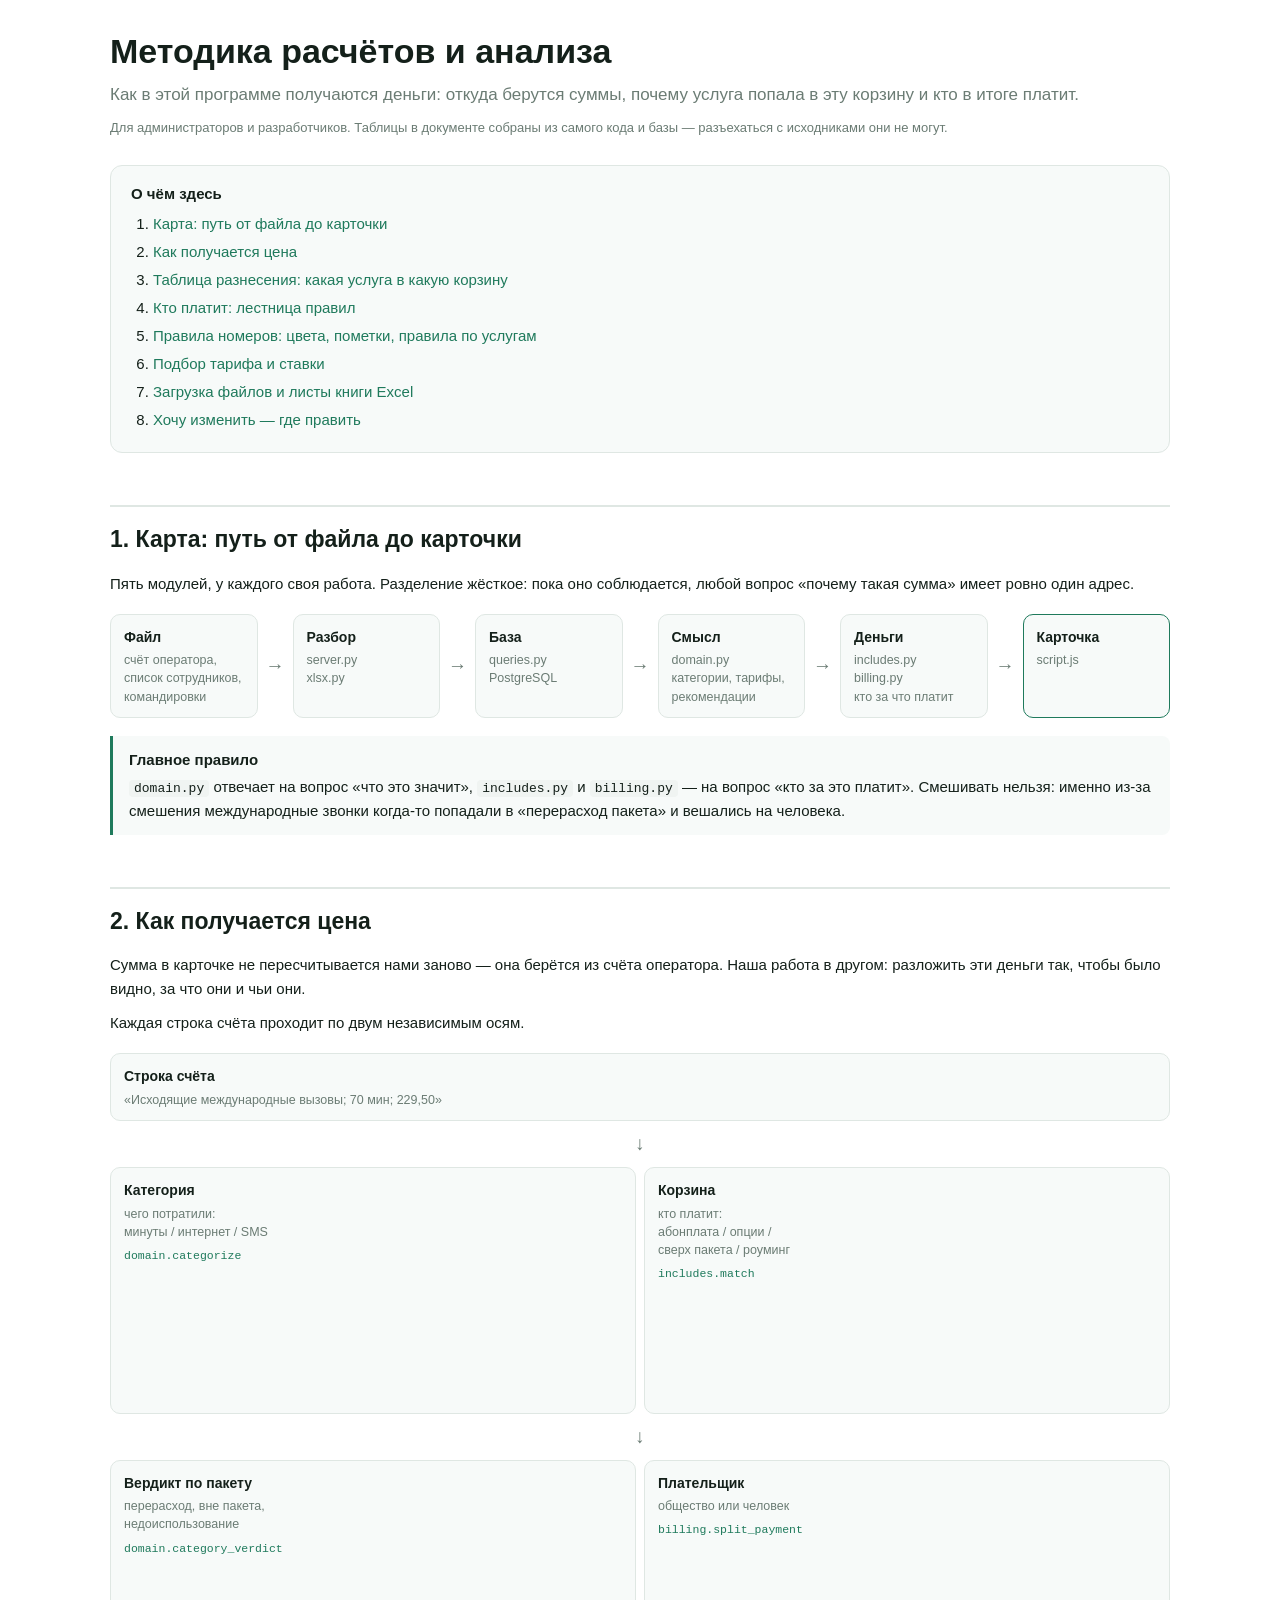
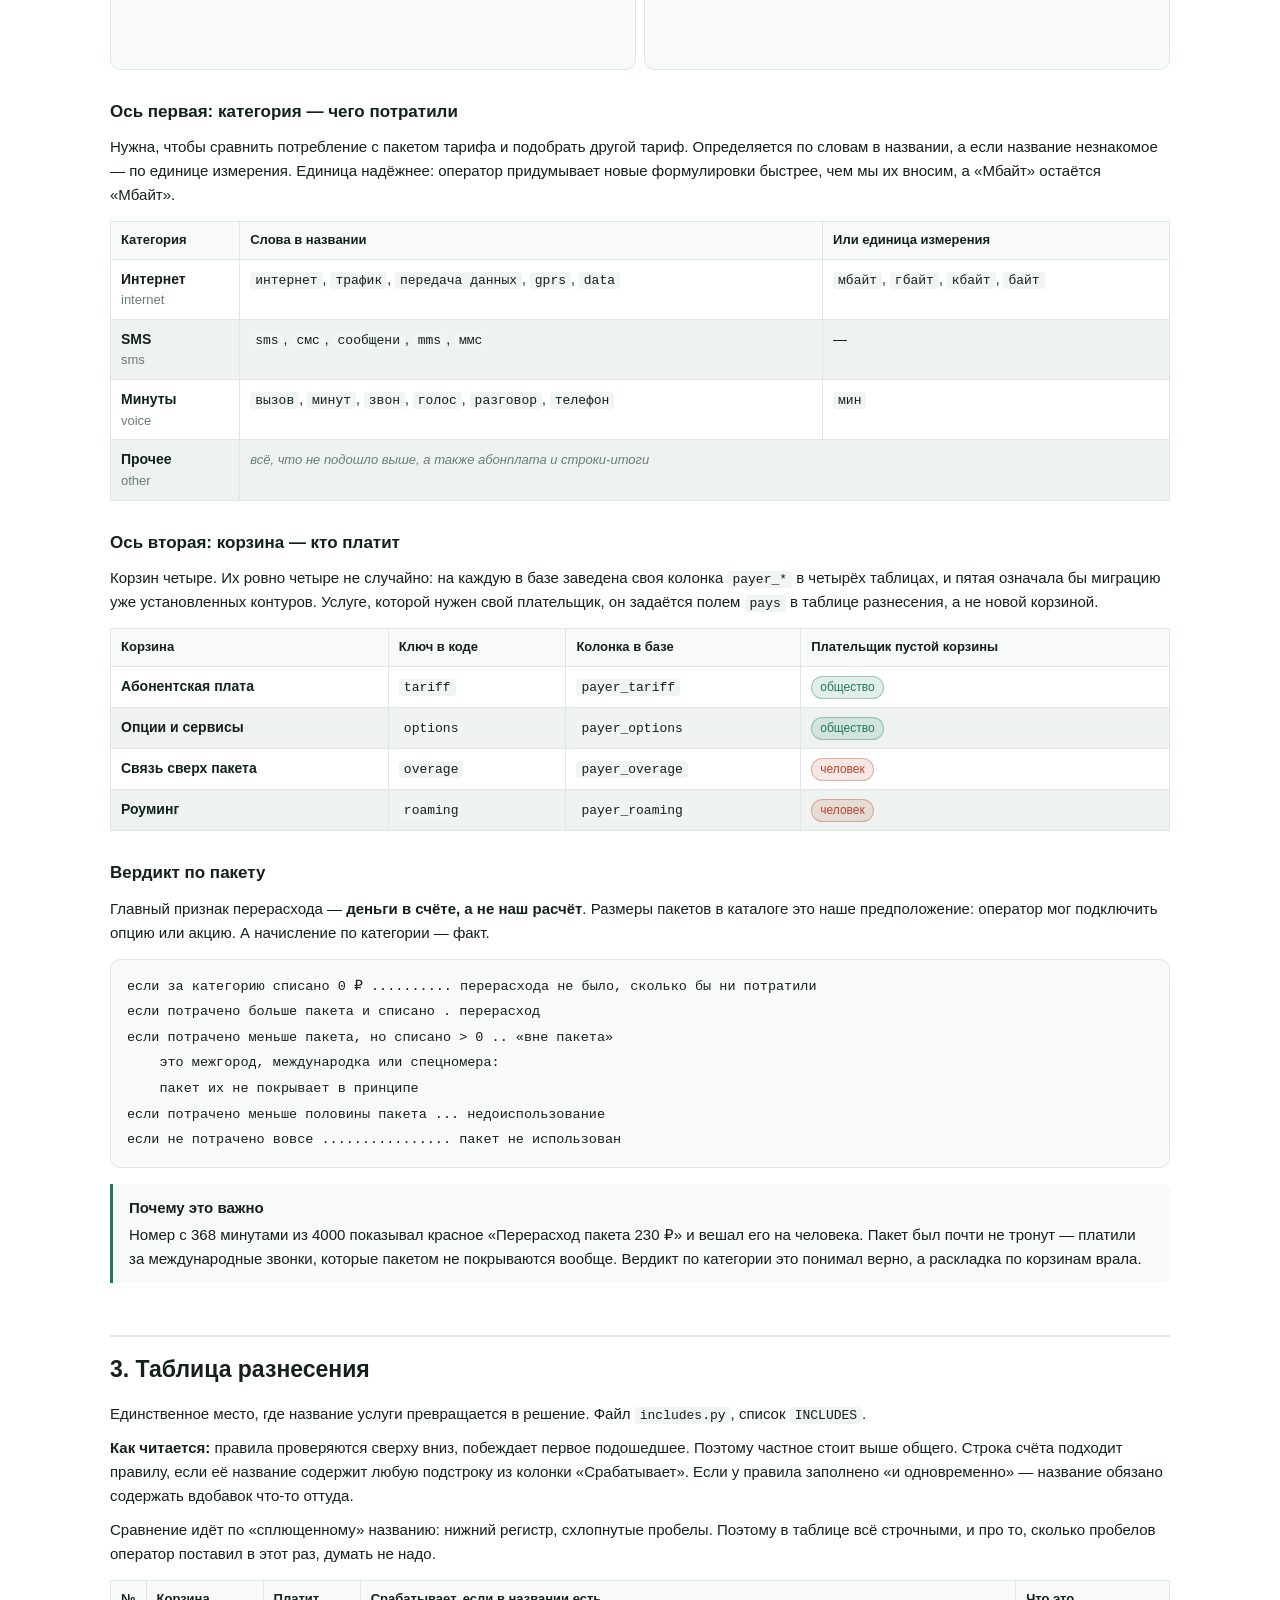
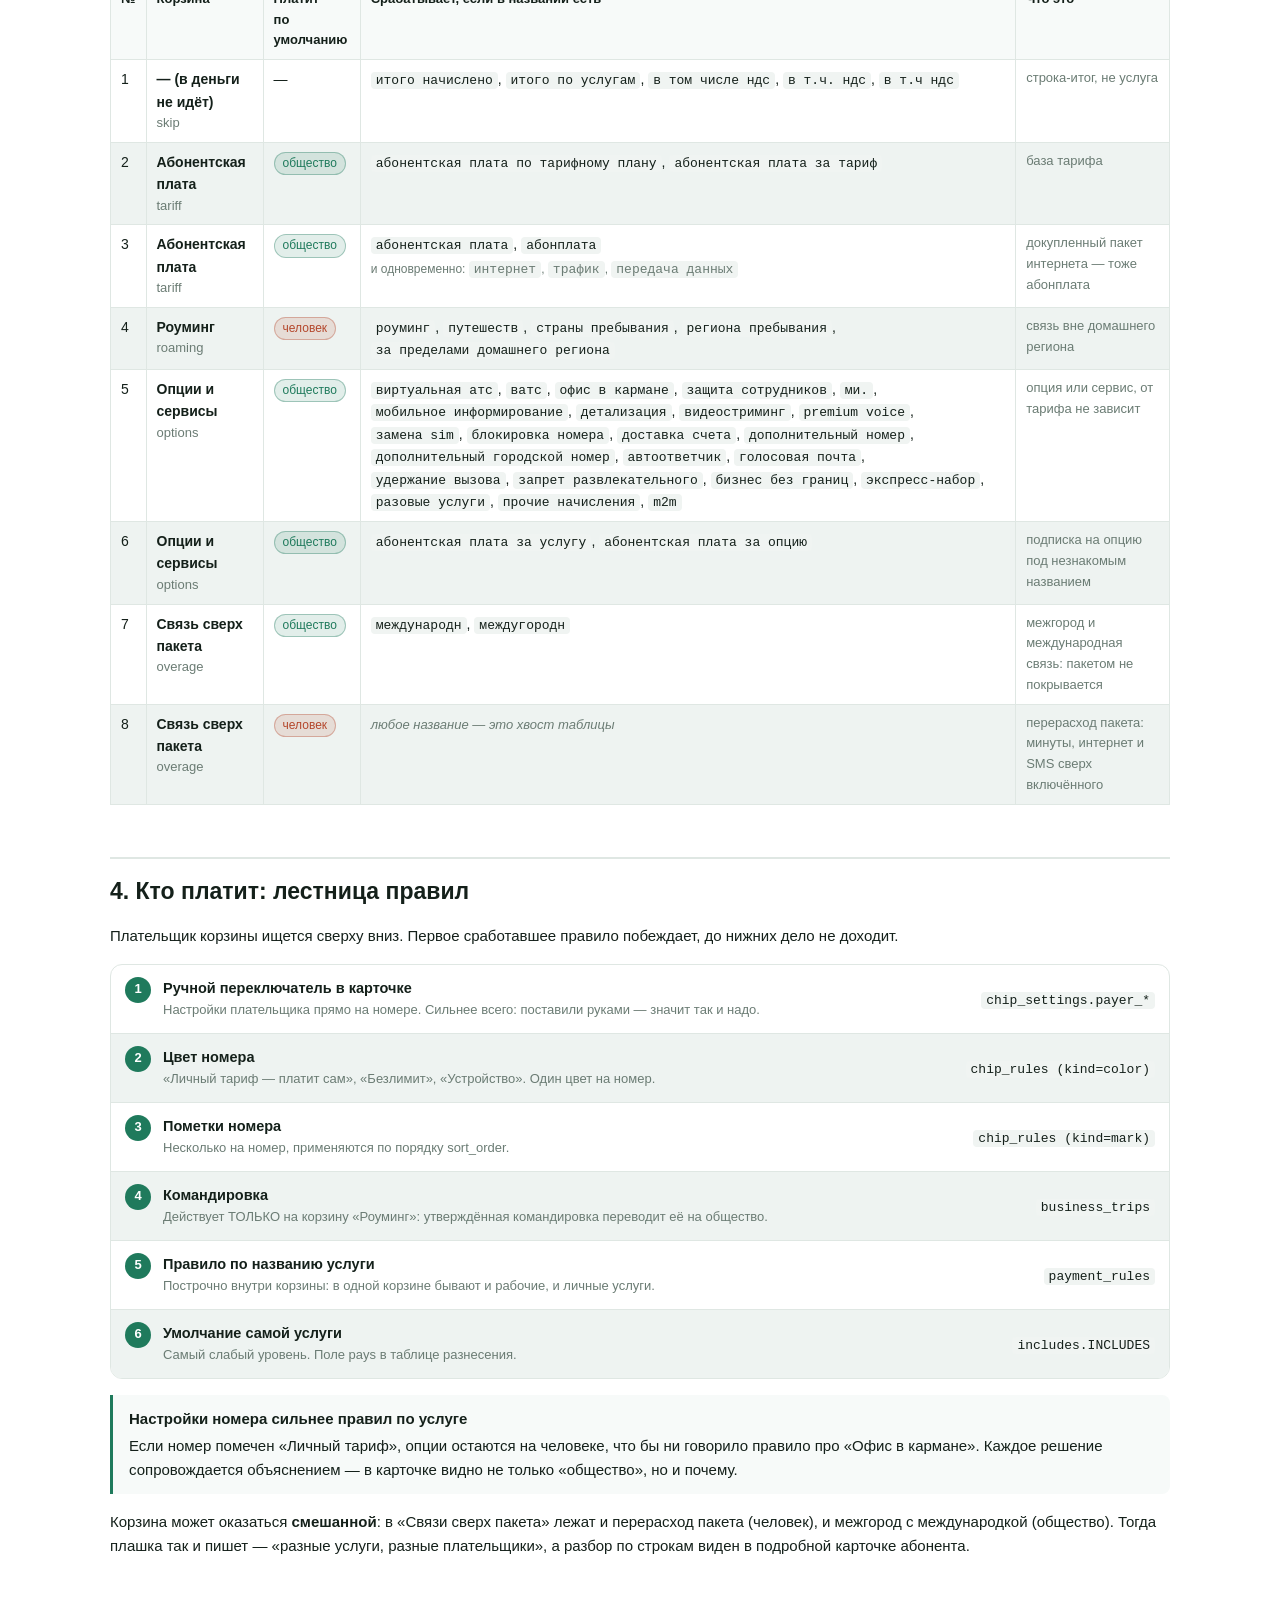
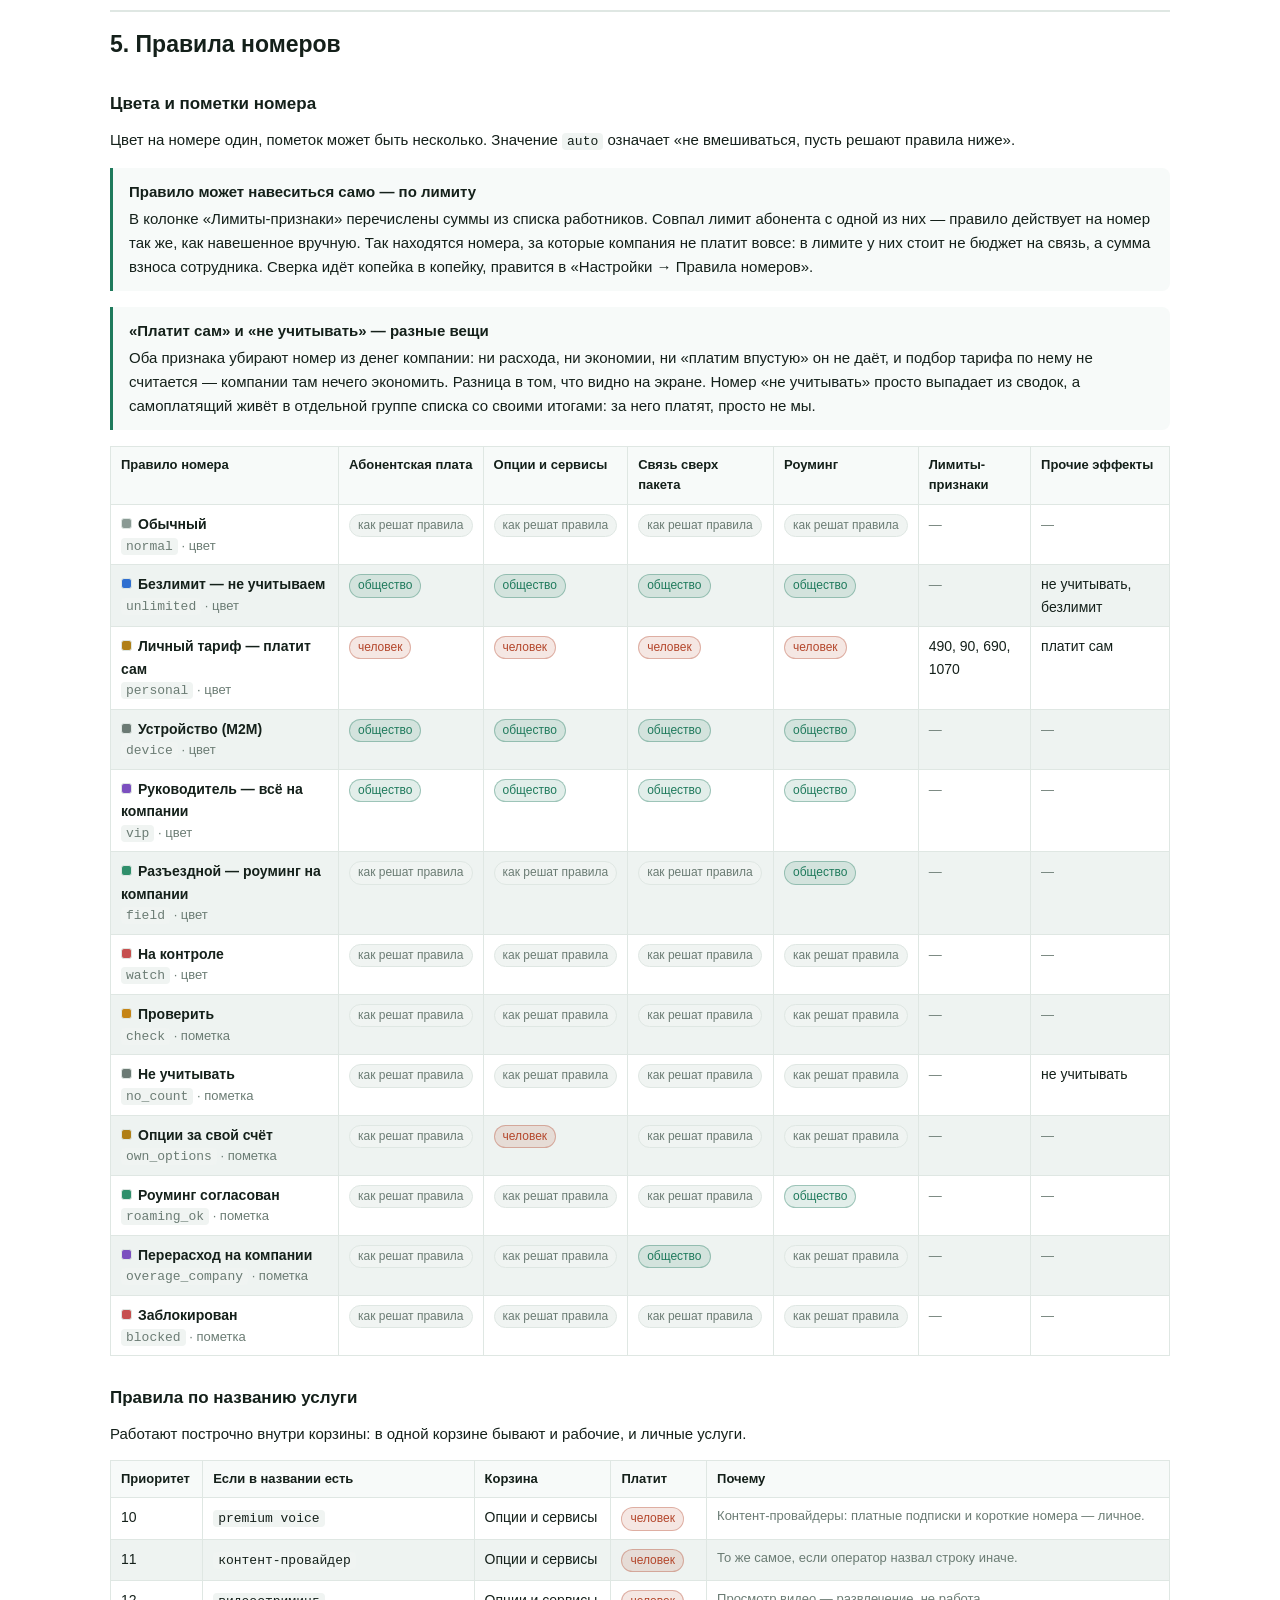
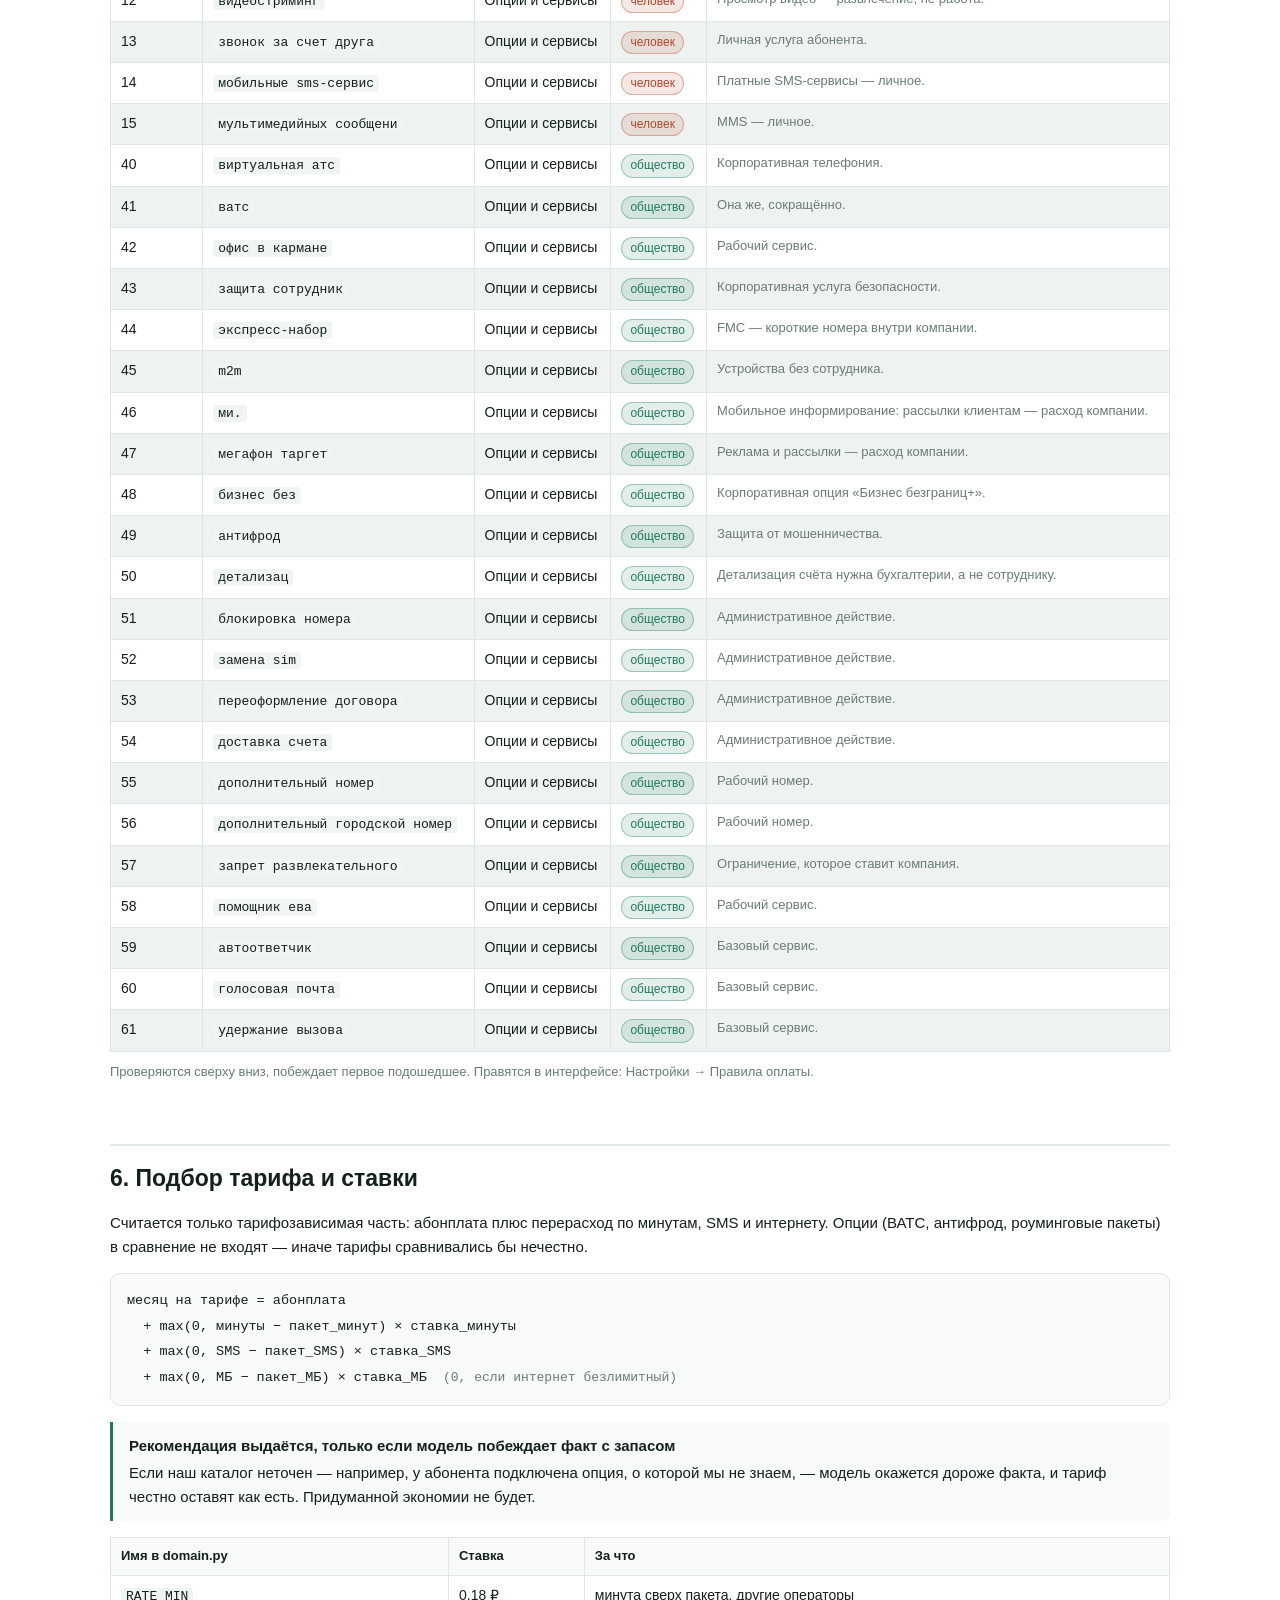
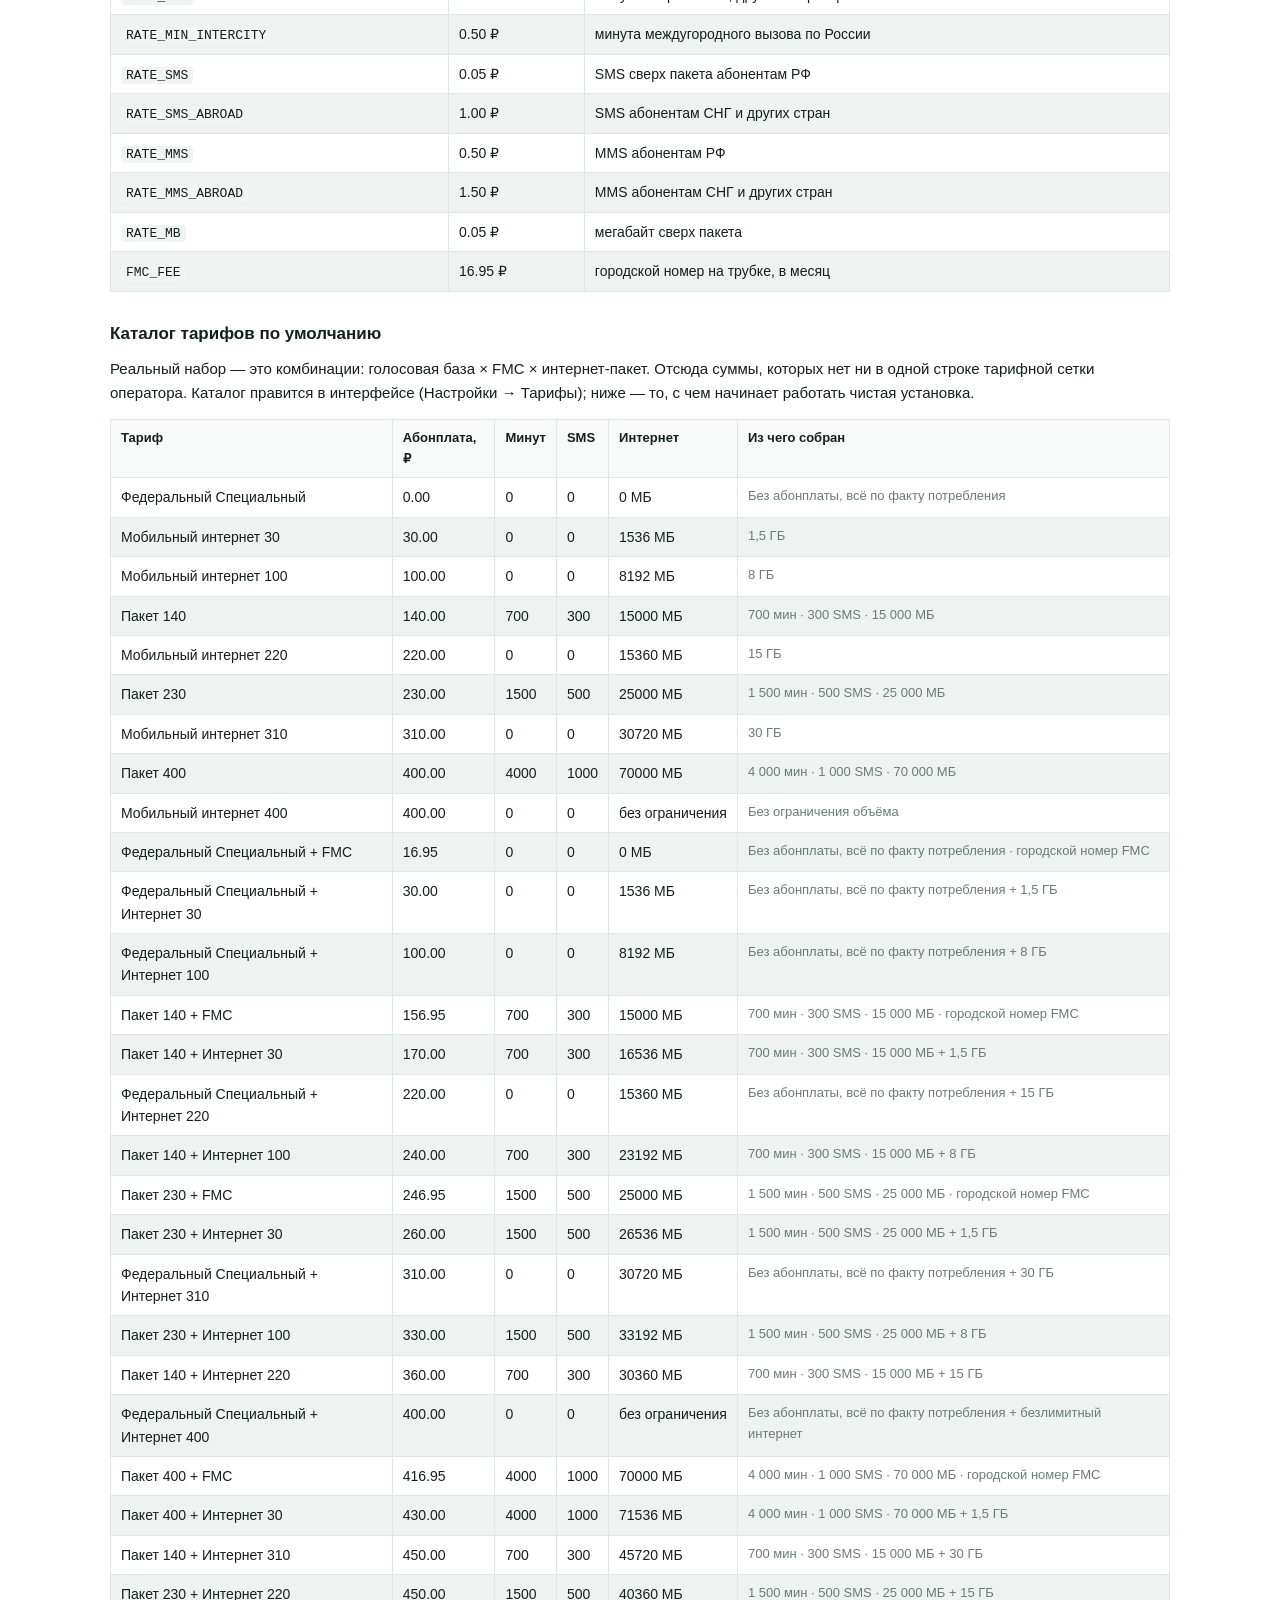
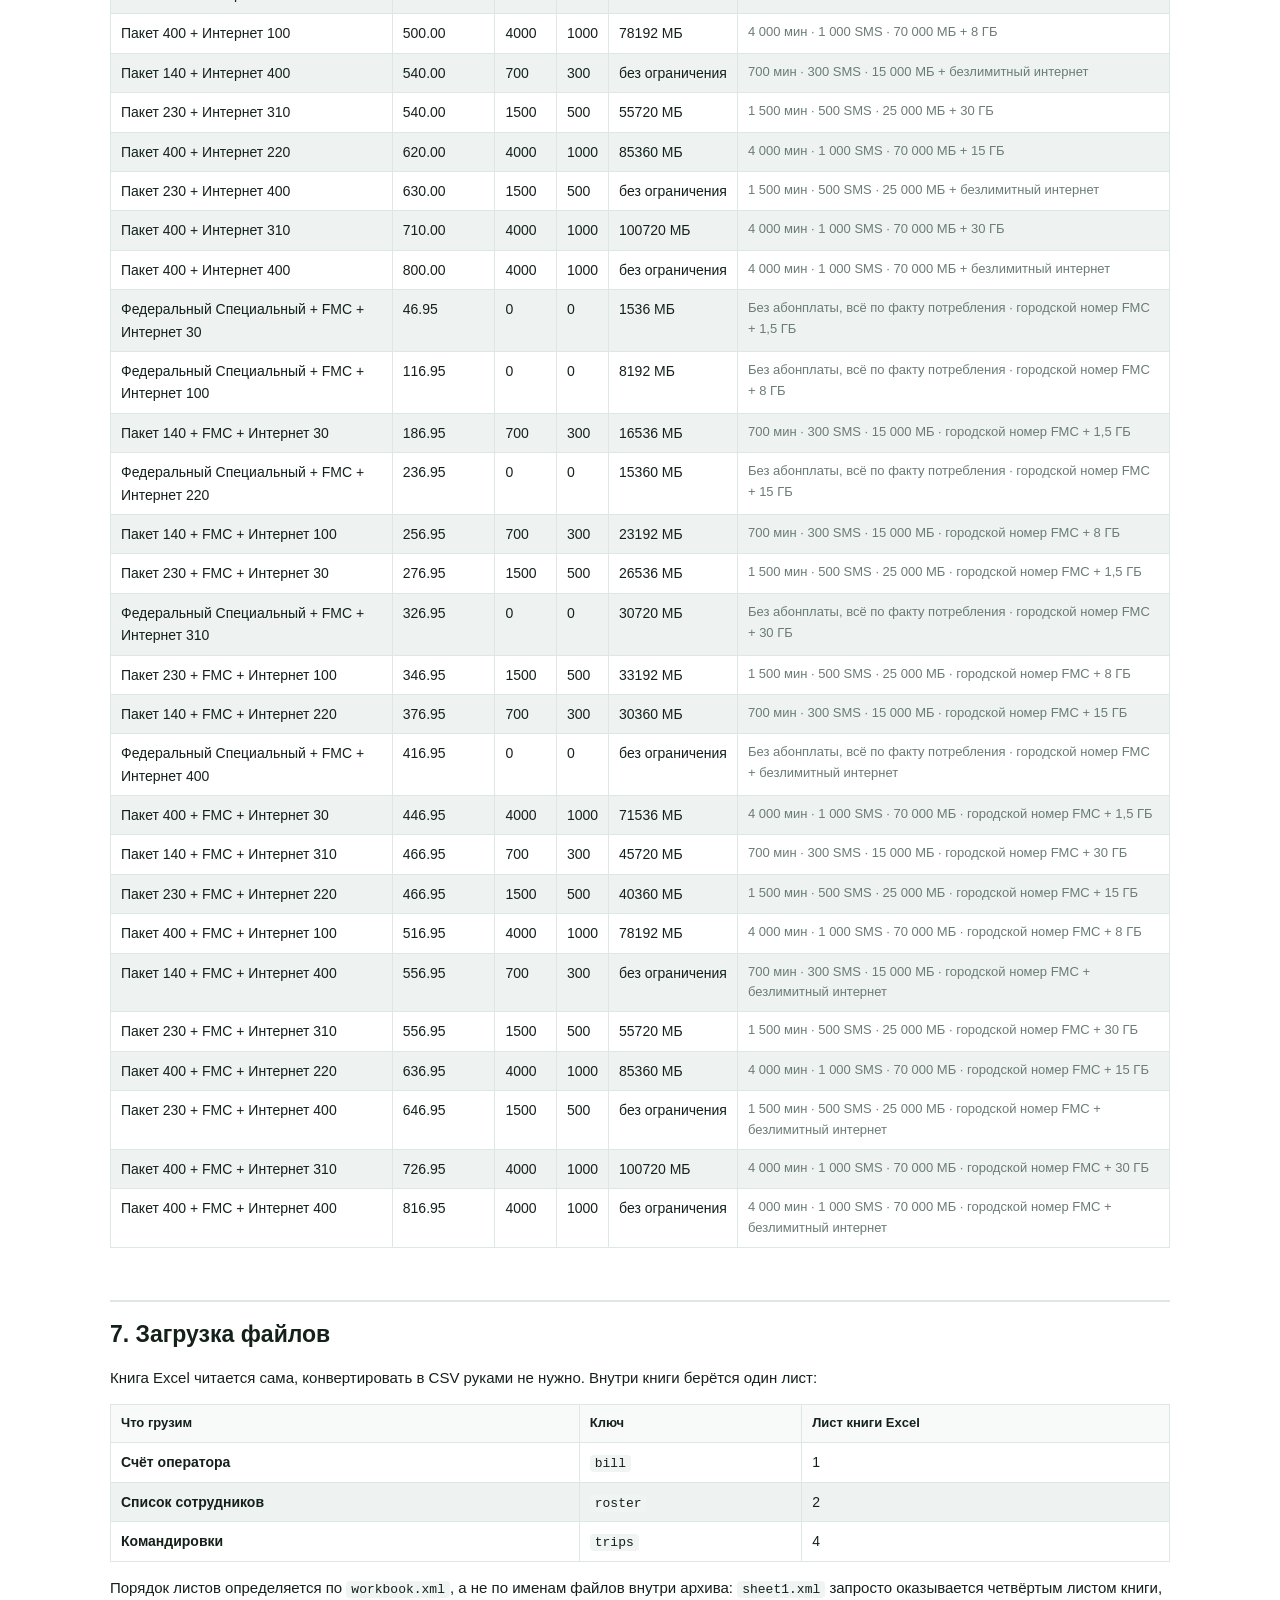
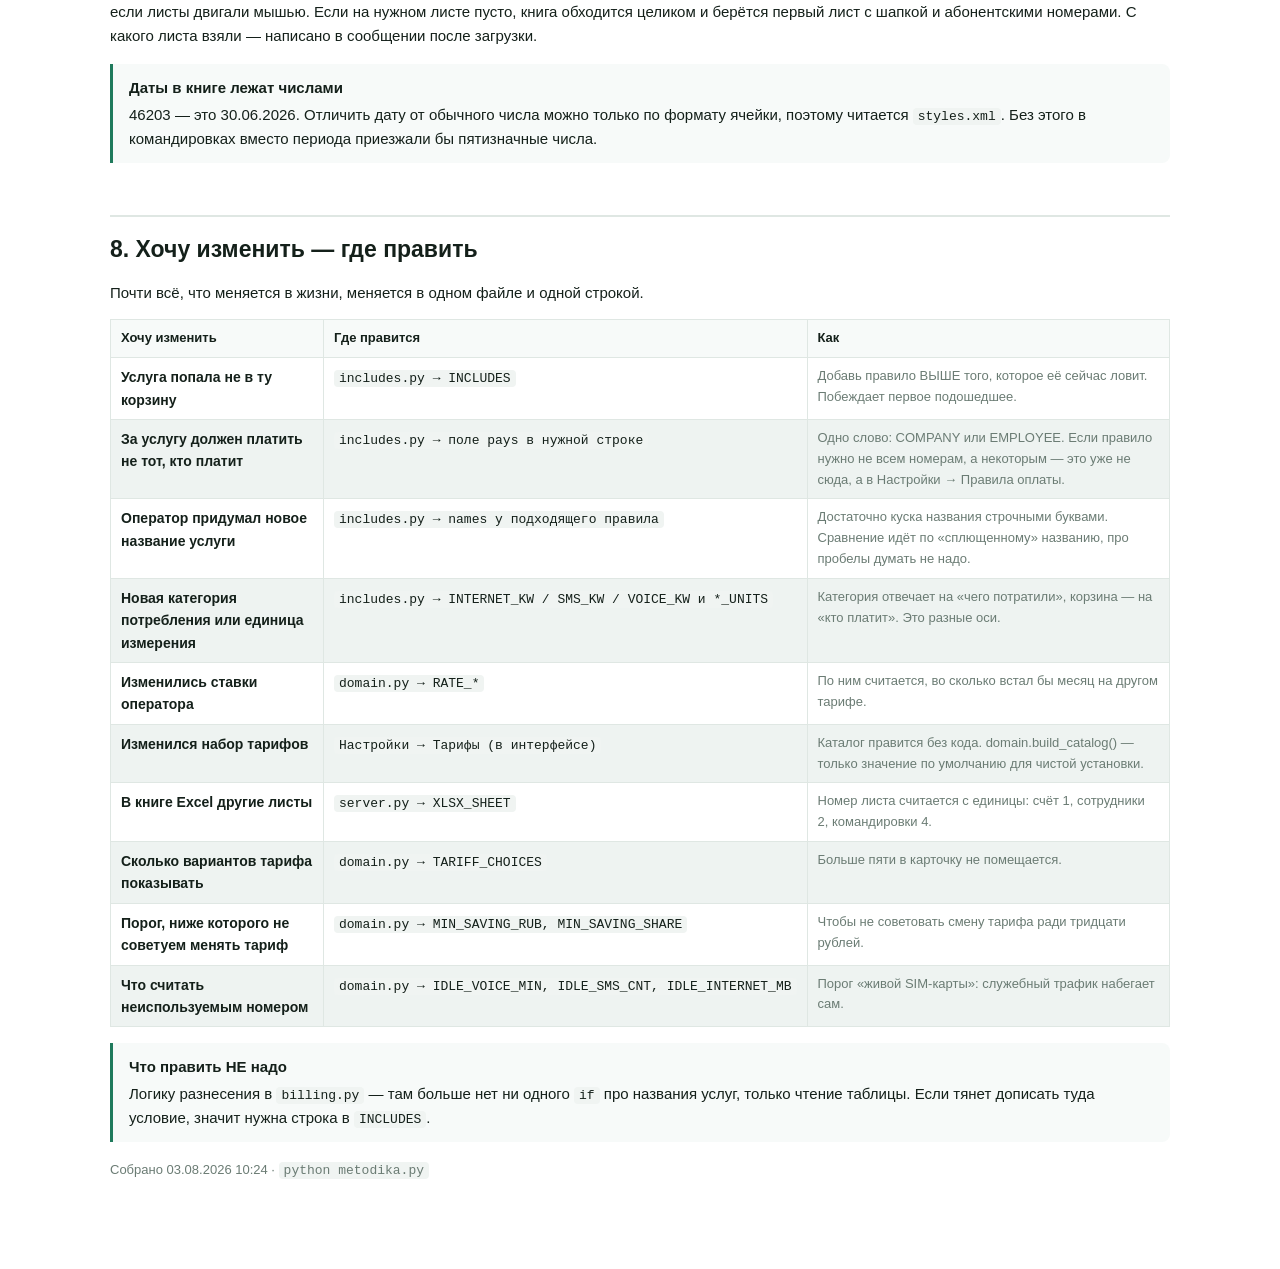
==== commit 2cb9b1ab: "feat: за чужие номера компания больше не «экономит» Номер, за который платит сам сотрудник, попадал " ====
--- a/metodika.html
+++ b/metodika.html
@@ -113,7 +113,7 @@
     <li><a href="#price">Как получается цена</a></li>
     <li><a href="#includes">Таблица разнесения: какая услуга в какую корзину</a></li>
     <li><a href="#who">Кто платит: лестница правил</a></li>
-    <li><a href="#chips">Чипсы: цвета, пометки, правила по услугам</a></li>
+    <li><a href="#chips">Правила номеров: цвета, пометки, правила по услугам</a></li>
     <li><a href="#tariffs">Подбор тарифа и ставки</a></li>
     <li><a href="#files">Загрузка файлов и листы книги Excel</a></li>
     <li><a href="#edit">Хочу изменить — где править</a></li>
@@ -254,14 +254,31 @@
 плашка так и пишет — «разные услуги, разные плательщики», а разбор по строкам
 виден в подробной карточке абонента.</p>
 
-<h2 id="chips">5. Чипсы</h2>
+<h2 id="chips">5. Правила номеров</h2>
 <h3>Цвета и пометки номера</h3>
 <p>Цвет на номере один, пометок может быть несколько. Значение
 <code>auto</code> означает «не вмешиваться, пусть решают правила ниже».</p>
-<div class="scroll">
-    <table class="grid">
-      <thead><tr><th>Правило номера</th><th>Абонентская плата</th><th>Опции и сервисы</th><th>Связь сверх пакета</th><th>Роуминг</th></tr></thead>
-      <tbody><tr><td><span class="swatch" style="background:#8a9a94"></span><b>Обычный</b><div class="muted"><code>normal</code> · цвет</div></td><td><span class="pill pill-muted">как решат правила</span></td><td><span class="pill pill-muted">как решат правила</span></td><td><span class="pill pill-muted">как решат правила</span></td><td><span class="pill pill-muted">как решат правила</span></td></tr><tr><td><span class="swatch" style="background:#2f6fd0"></span><b>Безлимит — не учитываем</b><div class="muted"><code>unlimited</code> · цвет</div></td><td><span class="pill pill-ok">общество</span></td><td><span class="pill pill-ok">общество</span></td><td><span class="pill pill-ok">общество</span></td><td><span class="pill pill-ok">общество</span></td></tr><tr><td><span class="swatch" style="background:#b07f16"></span><b>Личный тариф — платит сам</b><div class="muted"><code>personal</code> · цвет</div></td><td><span class="pill pill-warn">человек</span></td><td><span class="pill pill-warn">человек</span></td><td><span class="pill pill-warn">человек</span></td><td><span class="pill pill-warn">человек</span></td></tr><tr><td><span class="swatch" style="background:#6b7a74"></span><b>Устройство (M2M)</b><div class="muted"><code>device</code> · цвет</div></td><td><span class="pill pill-ok">общество</span></td><td><span class="pill pill-ok">общество</span></td><td><span class="pill pill-ok">общество</span></td><td><span class="pill pill-ok">общество</span></td></tr><tr><td><span class="swatch" style="background:#7b4fbf"></span><b>Руководитель — всё на компании</b><div class="muted"><code>vip</code> · цвет</div></td><td><span class="pill pill-ok">общество</span></td><td><span class="pill pill-ok">общество</span></td><td><span class="pill pill-ok">общество</span></td><td><span class="pill pill-ok">общество</span></td></tr><tr><td><span class="swatch" style="background:#2f8f6b"></span><b>Разъездной — роуминг на компании</b><div class="muted"><code>field</code> · цвет</div></td><td><span class="pill pill-muted">как решат правила</span></td><td><span class="pill pill-muted">как решат правила</span></td><td><span class="pill pill-muted">как решат правила</span></td><td><span class="pill pill-ok">общество</span></td></tr><tr><td><span class="swatch" style="background:#c6504f"></span><b>На контроле</b><div class="muted"><code>watch</code> · цвет</div></td><td><span class="pill pill-muted">как решат правила</span></td><td><span class="pill pill-muted">как решат правила</span></td><td><span class="pill pill-muted">как решат правила</span></td><td><span class="pill pill-muted">как решат правила</span></td></tr><tr><td><b>Проверить</b><div class="muted"><code>check</code> · пометка</div></td><td><span class="pill pill-muted">как решат правила</span></td><td><span class="pill pill-muted">как решат правила</span></td><td><span class="pill pill-muted">как решат правила</span></td><td><span class="pill pill-muted">как решат правила</span></td></tr><tr><td><span class="swatch" style="background:#6b7a74"></span><b>Не учитывать</b><div class="muted"><code>no_count</code> · пометка</div></td><td><span class="pill pill-muted">как решат правила</span></td><td><span class="pill pill-muted">как решат правила</span></td><td><span class="pill pill-muted">как решат правила</span></td><td><span class="pill pill-muted">как решат правила</span></td></tr><tr><td><span class="swatch" style="background:#b07f16"></span><b>Опции за свой счёт</b><div class="muted"><code>own_options</code> · пометка</div></td><td><span class="pill pill-muted">как решат правила</span></td><td><span class="pill pill-warn">человек</span></td><td><span class="pill pill-muted">как решат правила</span></td><td><span class="pill pill-muted">как решат правила</span></td></tr><tr><td><span class="swatch" style="background:#2f8f6b"></span><b>Роуминг согласован</b><div class="muted"><code>roaming_ok</code> · пометка</div></td><td><span class="pill pill-muted">как решат правила</span></td><td><span class="pill pill-muted">как решат правила</span></td><td><span class="pill pill-muted">как решат правила</span></td><td><span class="pill pill-ok">общество</span></td></tr><tr><td><span class="swatch" style="background:#7b4fbf"></span><b>Перерасход на компании</b><div class="muted"><code>overage_company</code> · пометка</div></td><td><span class="pill pill-muted">как решат правила</span></td><td><span class="pill pill-muted">как решат правила</span></td><td><span class="pill pill-ok">общество</span></td><td><span class="pill pill-muted">как решат правила</span></td></tr><tr><td><span class="swatch" style="background:#c6504f"></span><b>Заблокирован</b><div class="muted"><code>blocked</code> · пометка</div></td><td><span class="pill pill-muted">как решат правила</span></td><td><span class="pill pill-muted">как решат правила</span></td><td><span class="pill pill-muted">как решат правила</span></td><td><span class="pill pill-muted">как решат правила</span></td></tr></tbody>
+<div class="note">
+  <b>Правило может навеситься само — по лимиту</b>
+  В колонке «Лимиты-признаки» перечислены суммы из списка работников. Совпал
+  лимит абонента с одной из них — правило действует на номер так же, как
+  навешенное вручную. Так находятся номера, за которые компания не платит
+  вовсе: в лимите у них стоит не бюджет на связь, а сумма взноса сотрудника.
+  Сверка идёт копейка в копейку, правится в «Настройки → Правила номеров».
+</div>
+<div class="note">
+  <b>«Платит сам» и «не учитывать» — разные вещи</b>
+  Оба признака убирают номер из денег компании: ни расхода, ни экономии, ни
+  «платим впустую» он не даёт, и подбор тарифа по нему не считается — компании
+  там нечего экономить. Разница в том, что видно на экране. Номер «не
+  учитывать» просто выпадает из сводок, а самоплатящий живёт в отдельной
+  группе списка со своими итогами: за него платят, просто не мы.
+</div>
+<div class="scroll">
+    <table class="grid">
+      <thead><tr><th>Правило номера</th><th>Абонентская плата</th><th>Опции и сервисы</th><th>Связь сверх пакета</th><th>Роуминг</th>
+        <th>Лимиты-признаки</th><th>Прочие эффекты</th></tr></thead>
+      <tbody><tr><td><span class="swatch" style="background:#8a9a94"></span><b>Обычный</b><div class="muted"><code>normal</code> · цвет</div></td><td><span class="pill pill-muted">как решат правила</span></td><td><span class="pill pill-muted">как решат правила</span></td><td><span class="pill pill-muted">как решат правила</span></td><td><span class="pill pill-muted">как решат правила</span></td><td><span class=muted>—</span></td><td><span class=muted>—</span></td></tr><tr><td><span class="swatch" style="background:#2f6fd0"></span><b>Безлимит — не учитываем</b><div class="muted"><code>unlimited</code> · цвет</div></td><td><span class="pill pill-ok">общество</span></td><td><span class="pill pill-ok">общество</span></td><td><span class="pill pill-ok">общество</span></td><td><span class="pill pill-ok">общество</span></td><td><span class=muted>—</span></td><td>не учитывать, безлимит</td></tr><tr><td><span class="swatch" style="background:#b07f16"></span><b>Личный тариф — платит сам</b><div class="muted"><code>personal</code> · цвет</div></td><td><span class="pill pill-warn">человек</span></td><td><span class="pill pill-warn">человек</span></td><td><span class="pill pill-warn">человек</span></td><td><span class="pill pill-warn">человек</span></td><td>490, 90, 690, 1070</td><td>платит сам</td></tr><tr><td><span class="swatch" style="background:#6b7a74"></span><b>Устройство (M2M)</b><div class="muted"><code>device</code> · цвет</div></td><td><span class="pill pill-ok">общество</span></td><td><span class="pill pill-ok">общество</span></td><td><span class="pill pill-ok">общество</span></td><td><span class="pill pill-ok">общество</span></td><td><span class=muted>—</span></td><td><span class=muted>—</span></td></tr><tr><td><span class="swatch" style="background:#7b4fbf"></span><b>Руководитель — всё на компании</b><div class="muted"><code>vip</code> · цвет</div></td><td><span class="pill pill-ok">общество</span></td><td><span class="pill pill-ok">общество</span></td><td><span class="pill pill-ok">общество</span></td><td><span class="pill pill-ok">общество</span></td><td><span class=muted>—</span></td><td><span class=muted>—</span></td></tr><tr><td><span class="swatch" style="background:#2f8f6b"></span><b>Разъездной — роуминг на компании</b><div class="muted"><code>field</code> · цвет</div></td><td><span class="pill pill-muted">как решат правила</span></td><td><span class="pill pill-muted">как решат правила</span></td><td><span class="pill pill-muted">как решат правила</span></td><td><span class="pill pill-ok">общество</span></td><td><span class=muted>—</span></td><td><span class=muted>—</span></td></tr><tr><td><span class="swatch" style="background:#c6504f"></span><b>На контроле</b><div class="muted"><code>watch</code> · цвет</div></td><td><span class="pill pill-muted">как решат правила</span></td><td><span class="pill pill-muted">как решат правила</span></td><td><span class="pill pill-muted">как решат правила</span></td><td><span class="pill pill-muted">как решат правила</span></td><td><span class=muted>—</span></td><td><span class=muted>—</span></td></tr><tr><td><span class="swatch" style="background:#c58415"></span><b>Проверить</b><div class="muted"><code>check</code> · пометка</div></td><td><span class="pill pill-muted">как решат правила</span></td><td><span class="pill pill-muted">как решат правила</span></td><td><span class="pill pill-muted">как решат правила</span></td><td><span class="pill pill-muted">как решат правила</span></td><td><span class=muted>—</span></td><td><span class=muted>—</span></td></tr><tr><td><span class="swatch" style="background:#6b7a74"></span><b>Не учитывать</b><div class="muted"><code>no_count</code> · пометка</div></td><td><span class="pill pill-muted">как решат правила</span></td><td><span class="pill pill-muted">как решат правила</span></td><td><span class="pill pill-muted">как решат правила</span></td><td><span class="pill pill-muted">как решат правила</span></td><td><span class=muted>—</span></td><td>не учитывать</td></tr><tr><td><span class="swatch" style="background:#b07f16"></span><b>Опции за свой счёт</b><div class="muted"><code>own_options</code> · пометка</div></td><td><span class="pill pill-muted">как решат правила</span></td><td><span class="pill pill-warn">человек</span></td><td><span class="pill pill-muted">как решат правила</span></td><td><span class="pill pill-muted">как решат правила</span></td><td><span class=muted>—</span></td><td><span class=muted>—</span></td></tr><tr><td><span class="swatch" style="background:#2f8f6b"></span><b>Роуминг согласован</b><div class="muted"><code>roaming_ok</code> · пометка</div></td><td><span class="pill pill-muted">как решат правила</span></td><td><span class="pill pill-muted">как решат правила</span></td><td><span class="pill pill-muted">как решат правила</span></td><td><span class="pill pill-ok">общество</span></td><td><span class=muted>—</span></td><td><span class=muted>—</span></td></tr><tr><td><span class="swatch" style="background:#7b4fbf"></span><b>Перерасход на компании</b><div class="muted"><code>overage_company</code> · пометка</div></td><td><span class="pill pill-muted">как решат правила</span></td><td><span class="pill pill-muted">как решат правила</span></td><td><span class="pill pill-ok">общество</span></td><td><span class="pill pill-muted">как решат правила</span></td><td><span class=muted>—</span></td><td><span class=muted>—</span></td></tr><tr><td><span class="swatch" style="background:#c6504f"></span><b>Заблокирован</b><div class="muted"><code>blocked</code> · пометка</div></td><td><span class="pill pill-muted">как решат правила</span></td><td><span class="pill pill-muted">как решат правила</span></td><td><span class="pill pill-muted">как решат правила</span></td><td><span class="pill pill-muted">как решат правила</span></td><td><span class=muted>—</span></td><td><span class=muted>—</span></td></tr></tbody>
     </table></div>
 <h3>Правила по названию услуги</h3>
 <p>Работают построчно внутри корзины: в одной корзине бывают и рабочие, и
@@ -342,5 +359,5 @@
   дописать туда условие, значит нужна строка в <code>INCLUDES</code>.
 </div>
 
-<p class="stamp">Собрано 31.07.2026 11:08 · <code>python metodika.py</code></p>
+<p class="stamp">Собрано 03.08.2026 10:24 · <code>python metodika.py</code></p>
 </div></body></html>
